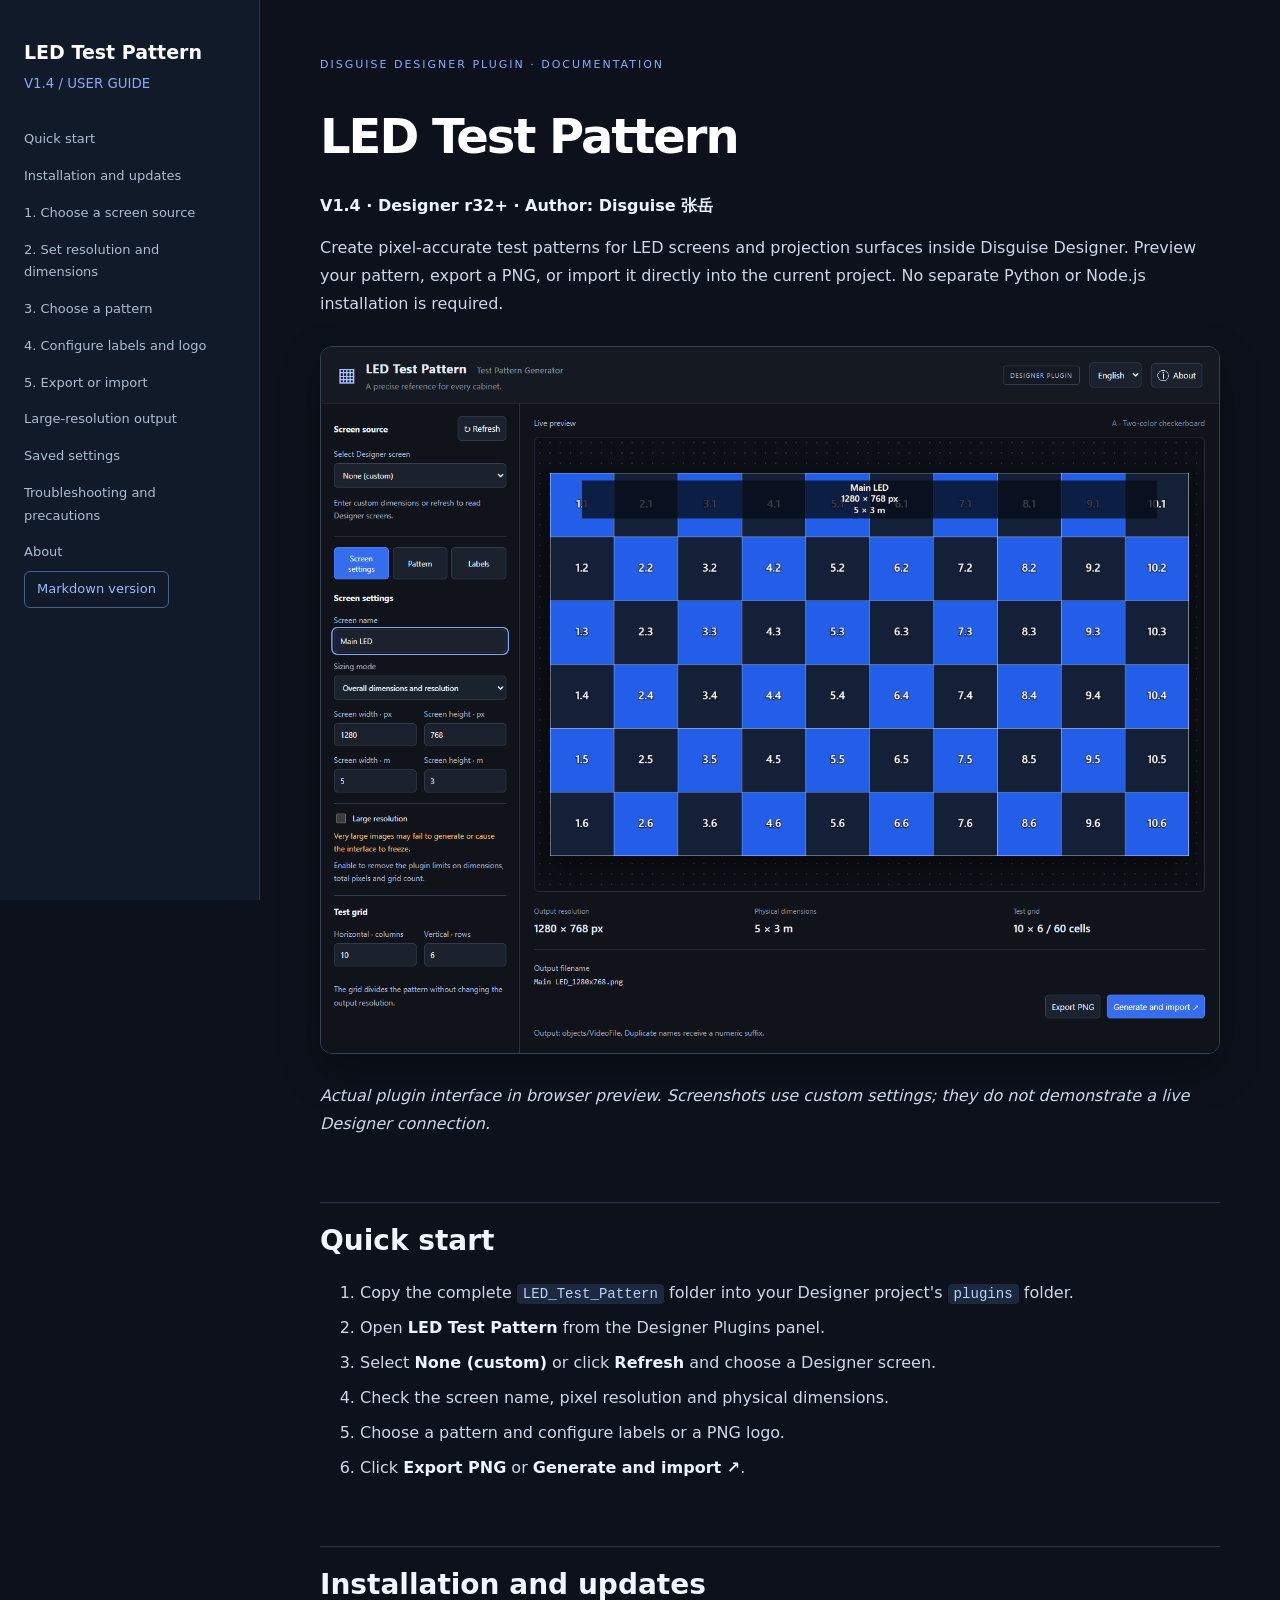
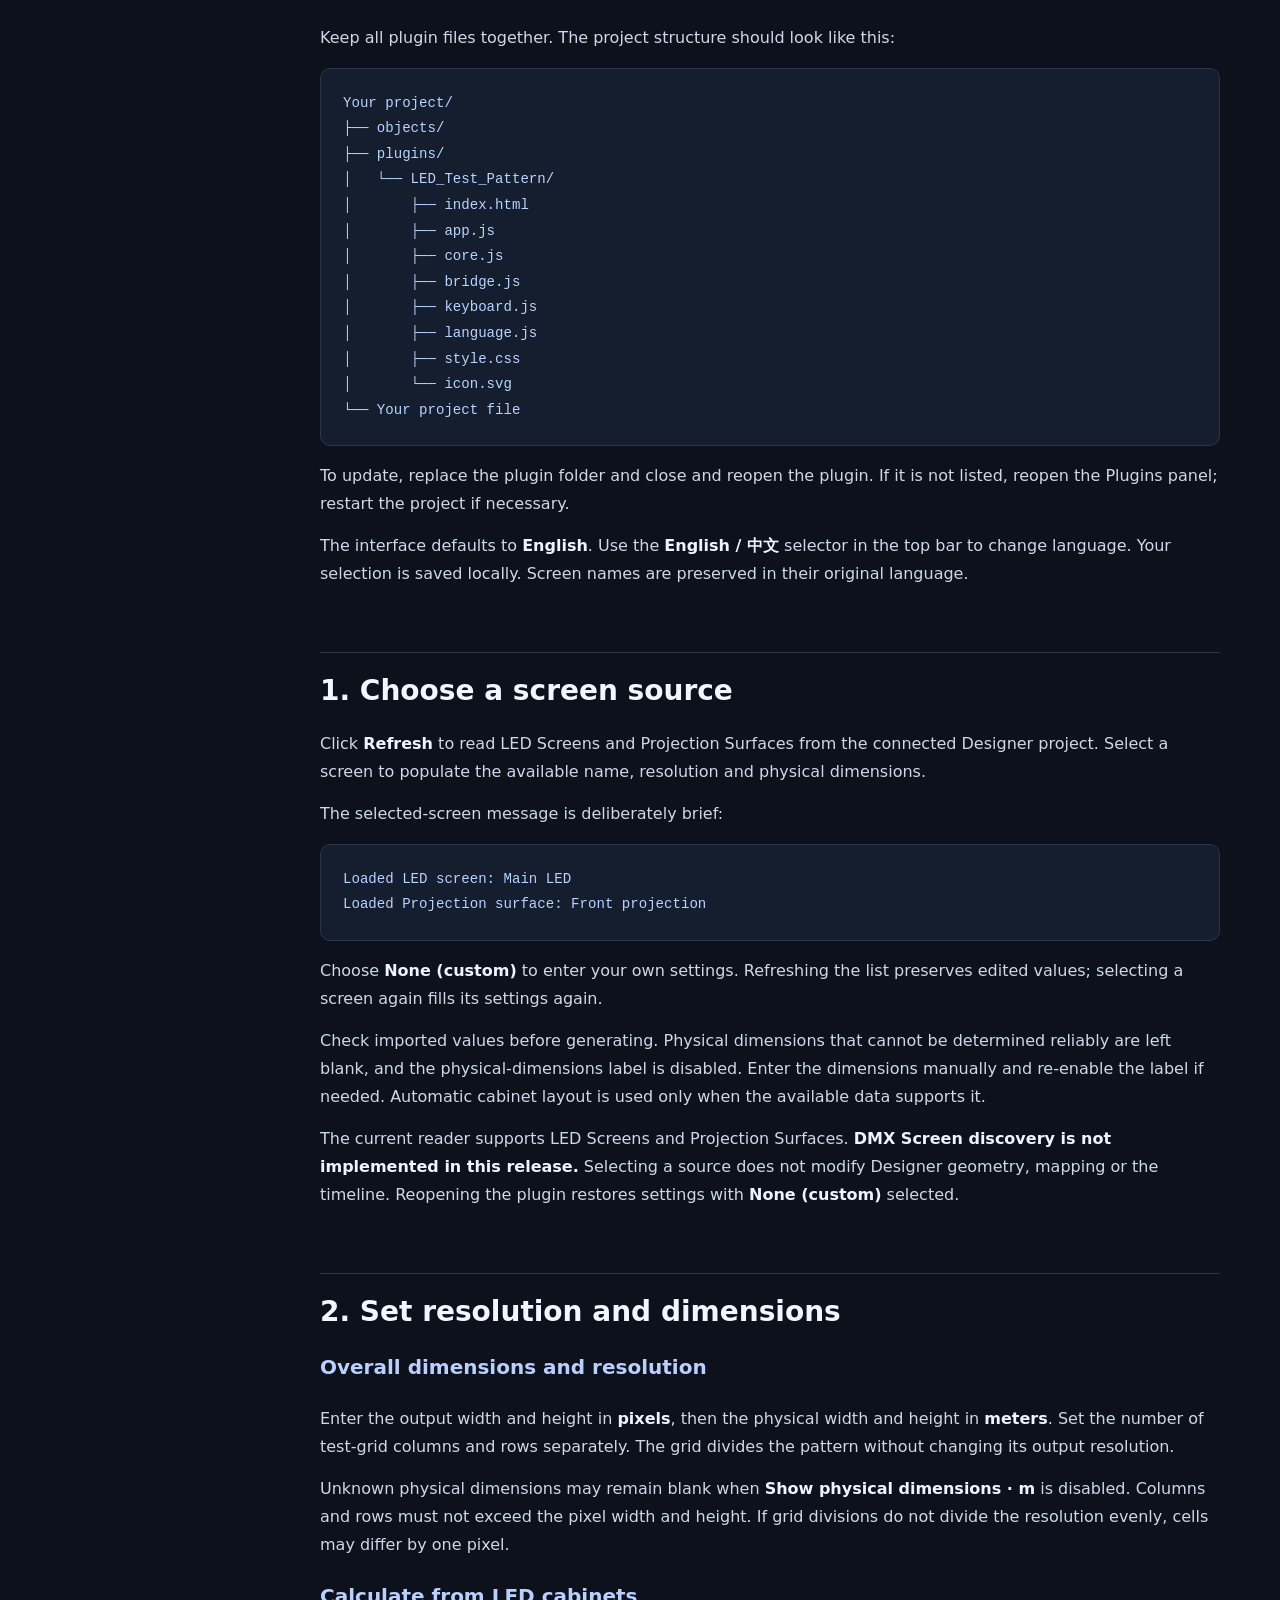
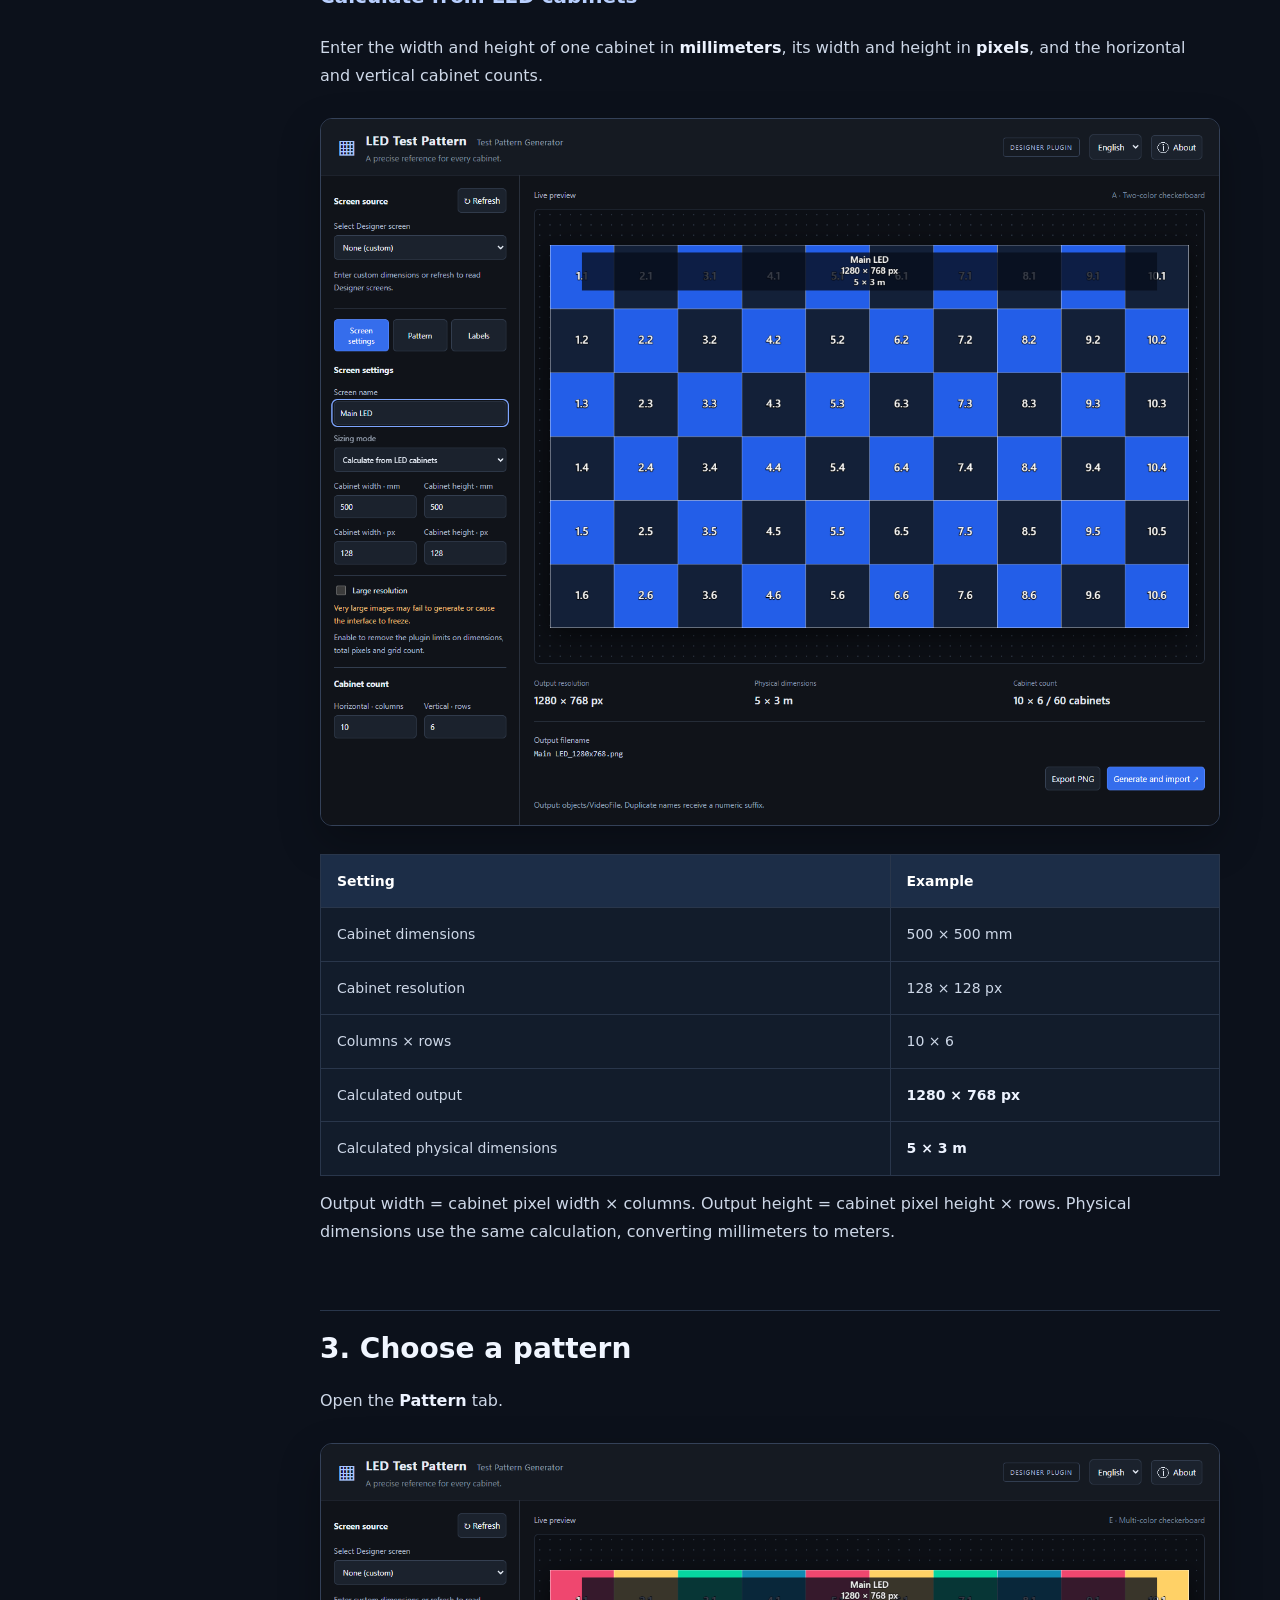
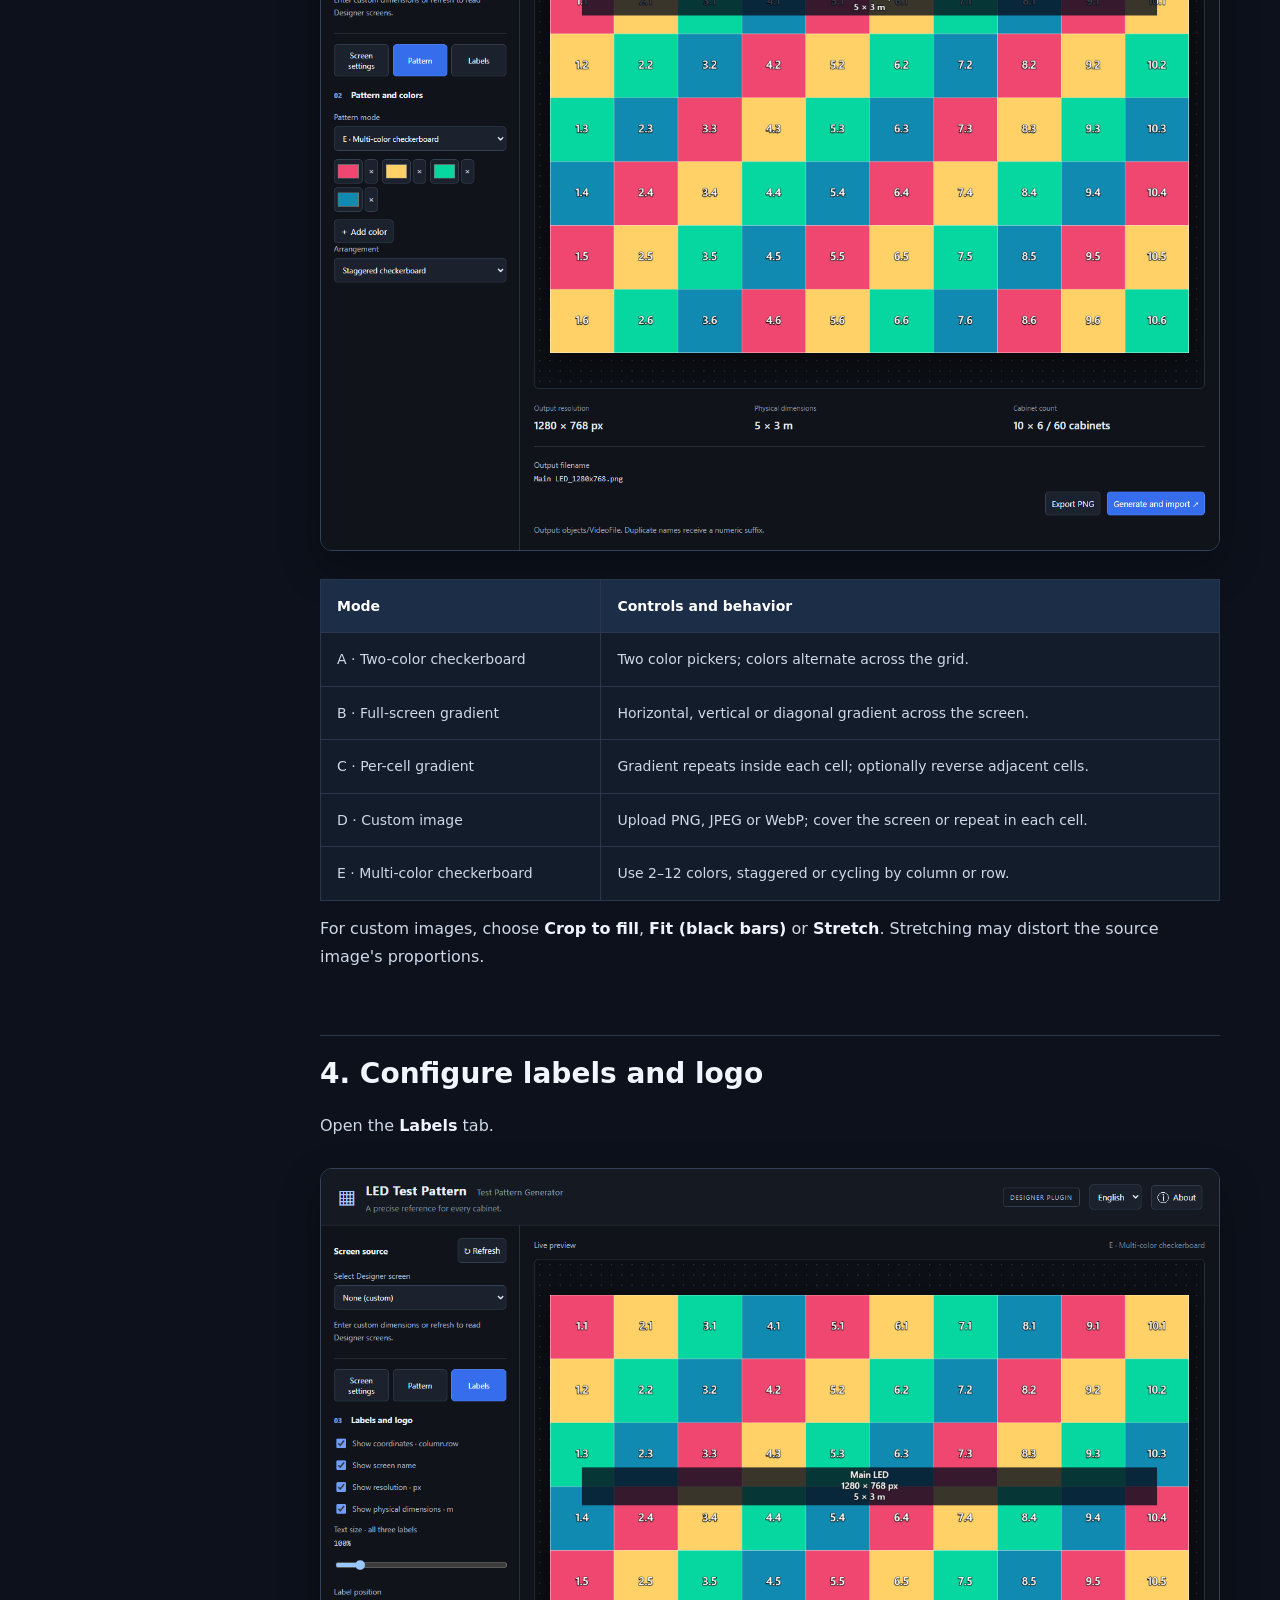
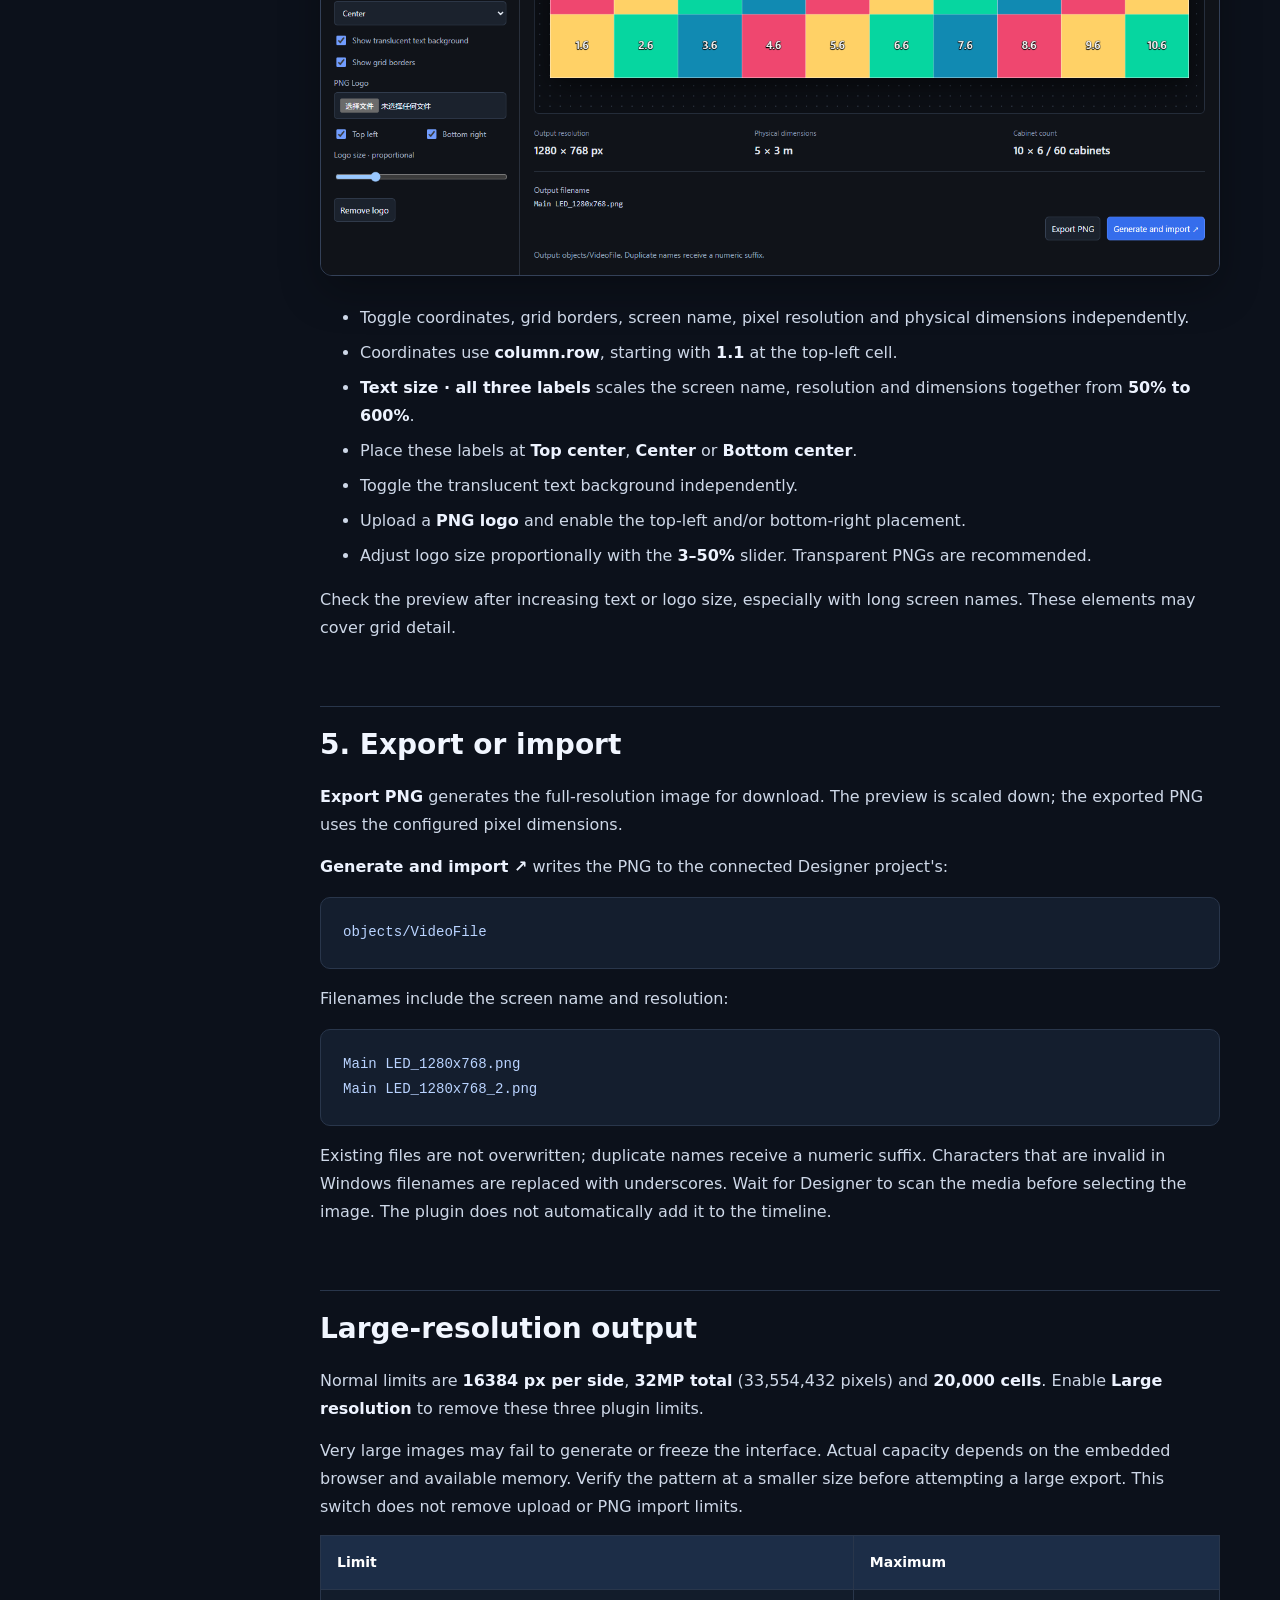
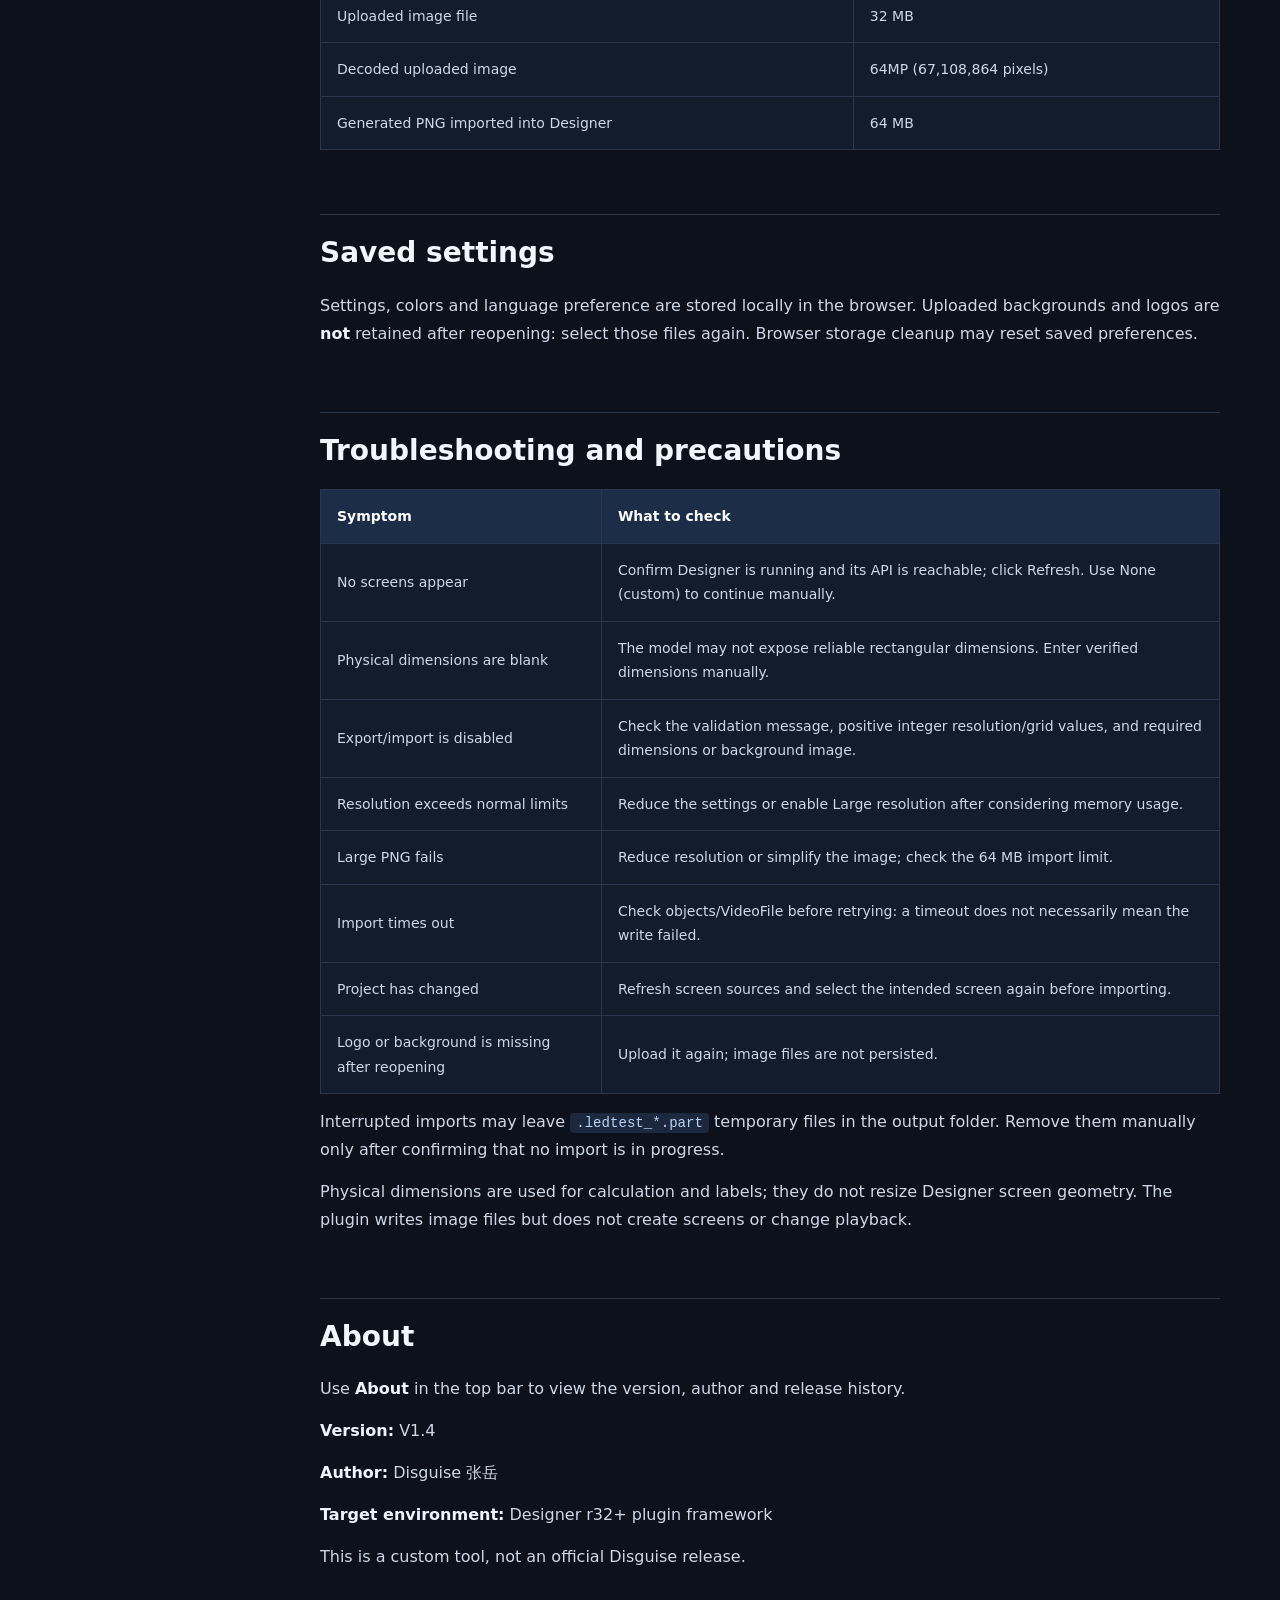
==== docs/index.html @ 480ba614 "Add files via upload" ====
<!doctype html><html lang="en"><meta charset="utf-8"><meta name="viewport" content="width=device-width,initial-scale=1"><title>LED Test Pattern — User Guide</title><style>*{box-sizing:border-box}html{scroll-behavior:smooth;scroll-padding-top:30px}body{margin:0;background:#0c111b;color:#ced8e8;font:16px/1.75 system-ui,Segoe UI,sans-serif}aside{position:fixed;inset:0 auto 0 0;width:260px;padding:36px 24px;background:#111a29;border-right:1px solid #29364b;overflow:auto}aside strong{display:block;color:#fff;font-size:19px}aside small{color:#84aaff}nav{margin-top:24px}nav a{display:block;color:#aebdd1;font-size:13px;text-decoration:none;padding:7px 0}nav a:hover{color:#fff}main{max-width:1240px;margin-left:260px;padding:55px 60px 80px}h1{font-size:48px;letter-spacing:-2px;margin:0;color:white}h2{font-size:28px;color:#f1f6ff;margin:64px 0 20px;padding-top:20px;border-top:1px solid #29364b;line-height:1.3}h3{color:#b9d0ff;font-size:20px}p{margin:14px 0}strong{color:#edf3ff}img{display:block;width:100%;height:auto;border:1px solid #344158;border-radius:12px;margin:28px 0;box-shadow:0 16px 40px #0004}code{background:#1b283d;padding:2px 6px;border-radius:4px;font-size:.88em;color:#b9d3ff}pre{overflow:auto;background:#141e2e;padding:22px;border:1px solid #29364b;border-radius:10px;line-height:1.6}pre code{padding:0;background:none}.table{overflow:auto}table{width:100%;border-collapse:collapse;font-size:14px}td,th{text-align:left;padding:14px 16px;border:1px solid #29364b}th{background:#1c2d47;color:#fff}td{background:#121c2b}li{margin:7px 0}a{color:#95baff}.top{font-size:11px;letter-spacing:2px;color:#83adff;margin-bottom:20px}.download{display:inline-block;border:1px solid #47618a;border-radius:6px;padding:6px 12px;text-decoration:none;font-size:13px}@media(max-width:900px){aside{position:relative;width:auto;padding:24px}nav{display:flex;flex-wrap:wrap;gap:5px 20px}main{margin:0;padding:32px 22px}h1{font-size:36px}}@media print{aside,.download{display:none}main{margin:0;max-width:none;padding:0}body{background:white;color:#222}h1,h2,h3,strong{color:#111}img{box-shadow:none}td,th,pre{background:#f5f5f5;color:#222}h2{break-after:avoid}}</style><aside><strong>LED Test Pattern</strong><small>V1.4 / USER GUIDE</small><nav><a href="#quick-start">Quick start</a><a href="#installation-and-updates">Installation and updates</a><a href="#1-choose-a-screen-source">1. Choose a screen source</a><a href="#2-set-resolution-and-dimensions">2. Set resolution and dimensions</a><a href="#3-choose-a-pattern">3. Choose a pattern</a><a href="#4-configure-labels-and-logo">4. Configure labels and logo</a><a href="#5-export-or-import">5. Export or import</a><a href="#large-resolution-output">Large-resolution output</a><a href="#saved-settings">Saved settings</a><a href="#troubleshooting-and-precautions">Troubleshooting and precautions</a><a href="#about">About</a></nav><a class="download" href="README.md">Markdown version</a></aside><main><div class="top">DISGUISE DESIGNER PLUGIN · DOCUMENTATION</div><h1 id="led-test-pattern">LED Test Pattern</h1><p><strong>V1.4 · Designer r32+ · Author: Disguise 张岳</strong></p><p>Create pixel-accurate test patterns for LED screens and projection surfaces inside Disguise Designer. Preview your pattern, export a PNG, or import it directly into the current project. No separate Python or Node.js installation is required.</p><p><img loading="lazy" alt="English plugin interface with screen settings and live preview" src="images/01-overview.png"></p><p><em>Actual plugin interface in browser preview. Screenshots use custom settings; they do not demonstrate a live Designer connection.</em></p><h2 id="quick-start">Quick start</h2><ol><li>Copy the complete <code>LED_Test_Pattern</code> folder into your Designer project&#x27;s <code>plugins</code> folder.</li><li>Open <strong>LED Test Pattern</strong> from the Designer Plugins panel.</li><li>Select <strong>None (custom)</strong> or click <strong>Refresh</strong> and choose a Designer screen.</li><li>Check the screen name, pixel resolution and physical dimensions.</li><li>Choose a pattern and configure labels or a PNG logo.</li><li>Click <strong>Export PNG</strong> or <strong>Generate and import ↗</strong>.</li></ol><h2 id="installation-and-updates">Installation and updates</h2><p>Keep all plugin files together. The project structure should look like this:</p><pre><code>Your project/
├── objects/
├── plugins/
│   └── LED_Test_Pattern/
│       ├── index.html
│       ├── app.js
│       ├── core.js
│       ├── bridge.js
│       ├── keyboard.js
│       ├── language.js
│       ├── style.css
│       └── icon.svg
└── Your project file</code></pre><p>To update, replace the plugin folder and close and reopen the plugin. If it is not listed, reopen the Plugins panel; restart the project if necessary.</p><p>The interface defaults to <strong>English</strong>. Use the <strong>English / 中文</strong> selector in the top bar to change language. Your selection is saved locally. Screen names are preserved in their original language.</p><h2 id="1-choose-a-screen-source">1. Choose a screen source</h2><p>Click <strong>Refresh</strong> to read LED Screens and Projection Surfaces from the connected Designer project. Select a screen to populate the available name, resolution and physical dimensions.</p><p>The selected-screen message is deliberately brief:</p><pre><code>Loaded LED screen: Main LED
Loaded Projection surface: Front projection</code></pre><p>Choose <strong>None (custom)</strong> to enter your own settings. Refreshing the list preserves edited values; selecting a screen again fills its settings again.</p><p>Check imported values before generating. Physical dimensions that cannot be determined reliably are left blank, and the physical-dimensions label is disabled. Enter the dimensions manually and re-enable the label if needed. Automatic cabinet layout is used only when the available data supports it.</p><p>The current reader supports LED Screens and Projection Surfaces. <strong>DMX Screen discovery is not implemented in this release.</strong> Selecting a source does not modify Designer geometry, mapping or the timeline. Reopening the plugin restores settings with <strong>None (custom)</strong> selected.</p><h2 id="2-set-resolution-and-dimensions">2. Set resolution and dimensions</h2><h3 id="overall-dimensions-and-resolution">Overall dimensions and resolution</h3><p>Enter the output width and height in <strong>pixels</strong>, then the physical width and height in <strong>meters</strong>. Set the number of test-grid columns and rows separately. The grid divides the pattern without changing its output resolution.</p><p>Unknown physical dimensions may remain blank when <strong>Show physical dimensions · m</strong> is disabled. Columns and rows must not exceed the pixel width and height. If grid divisions do not divide the resolution evenly, cells may differ by one pixel.</p><h3 id="calculate-from-led-cabinets">Calculate from LED cabinets</h3><p>Enter the width and height of one cabinet in <strong>millimeters</strong>, its width and height in <strong>pixels</strong>, and the horizontal and vertical cabinet counts.</p><p><img loading="lazy" alt="Cabinet sizing controls and calculated output" src="images/02-cabinets.png"></p><div class="table"><table><tr><th>Setting</th><th>Example</th></tr><tr><td>Cabinet dimensions</td><td>500 × 500 mm</td></tr><tr><td>Cabinet resolution</td><td>128 × 128 px</td></tr><tr><td>Columns × rows</td><td>10 × 6</td></tr><tr><td>Calculated output</td><td><strong>1280 × 768 px</strong></td></tr><tr><td>Calculated physical dimensions</td><td><strong>5 × 3 m</strong></td></tr></table></div><p>Output width = cabinet pixel width × columns. Output height = cabinet pixel height × rows. Physical dimensions use the same calculation, converting millimeters to meters.</p><h2 id="3-choose-a-pattern">3. Choose a pattern</h2><p>Open the <strong>Pattern</strong> tab.</p><p><img loading="lazy" alt="Multi-color checkerboard settings and live preview" src="images/03-patterns.png"></p><div class="table"><table><tr><th>Mode</th><th>Controls and behavior</th></tr><tr><td>A · Two-color checkerboard</td><td>Two color pickers; colors alternate across the grid.</td></tr><tr><td>B · Full-screen gradient</td><td>Horizontal, vertical or diagonal gradient across the screen.</td></tr><tr><td>C · Per-cell gradient</td><td>Gradient repeats inside each cell; optionally reverse adjacent cells.</td></tr><tr><td>D · Custom image</td><td>Upload PNG, JPEG or WebP; cover the screen or repeat in each cell.</td></tr><tr><td>E · Multi-color checkerboard</td><td>Use 2–12 colors, staggered or cycling by column or row.</td></tr></table></div><p>For custom images, choose <strong>Crop to fill</strong>, <strong>Fit (black bars)</strong> or <strong>Stretch</strong>. Stretching may distort the source image&#x27;s proportions.</p><h2 id="4-configure-labels-and-logo">4. Configure labels and logo</h2><p>Open the <strong>Labels</strong> tab.</p><p><img loading="lazy" alt="Independent label switches, shared text size and logo controls" src="images/04-labels.png"></p><ul><li>Toggle coordinates, grid borders, screen name, pixel resolution and physical dimensions independently.</li><li>Coordinates use <strong>column.row</strong>, starting with <strong>1.1</strong> at the top-left cell.</li><li><strong>Text size · all three labels</strong> scales the screen name, resolution and dimensions together from <strong>50% to 600%</strong>.</li><li>Place these labels at <strong>Top center</strong>, <strong>Center</strong> or <strong>Bottom center</strong>.</li><li>Toggle the translucent text background independently.</li><li>Upload a <strong>PNG logo</strong> and enable the top-left and/or bottom-right placement.</li><li>Adjust logo size proportionally with the <strong>3–50%</strong> slider. Transparent PNGs are recommended.</li></ul><p>Check the preview after increasing text or logo size, especially with long screen names. These elements may cover grid detail.</p><h2 id="5-export-or-import">5. Export or import</h2><p><strong>Export PNG</strong> generates the full-resolution image for download. The preview is scaled down; the exported PNG uses the configured pixel dimensions.</p><p><strong>Generate and import ↗</strong> writes the PNG to the connected Designer project&#x27;s:</p><pre><code>objects/VideoFile</code></pre><p>Filenames include the screen name and resolution:</p><pre><code>Main LED_1280x768.png
Main LED_1280x768_2.png</code></pre><p>Existing files are not overwritten; duplicate names receive a numeric suffix. Characters that are invalid in Windows filenames are replaced with underscores. Wait for Designer to scan the media before selecting the image. The plugin does not automatically add it to the timeline.</p><h2 id="large-resolution-output">Large-resolution output</h2><p>Normal limits are <strong>16384 px per side</strong>, <strong>32MP total</strong> (33,554,432 pixels) and <strong>20,000 cells</strong>. Enable <strong>Large resolution</strong> to remove these three plugin limits.</p><p>Very large images may fail to generate or freeze the interface. Actual capacity depends on the embedded browser and available memory. Verify the pattern at a smaller size before attempting a large export. This switch does not remove upload or PNG import limits.</p><div class="table"><table><tr><th>Limit</th><th>Maximum</th></tr><tr><td>Uploaded image file</td><td>32 MB</td></tr><tr><td>Decoded uploaded image</td><td>64MP (67,108,864 pixels)</td></tr><tr><td>Generated PNG imported into Designer</td><td>64 MB</td></tr></table></div><h2 id="saved-settings">Saved settings</h2><p>Settings, colors and language preference are stored locally in the browser. Uploaded backgrounds and logos are <strong>not</strong> retained after reopening: select those files again. Browser storage cleanup may reset saved preferences.</p><h2 id="troubleshooting-and-precautions">Troubleshooting and precautions</h2><div class="table"><table><tr><th>Symptom</th><th>What to check</th></tr><tr><td>No screens appear</td><td>Confirm Designer is running and its API is reachable; click Refresh. Use None (custom) to continue manually.</td></tr><tr><td>Physical dimensions are blank</td><td>The model may not expose reliable rectangular dimensions. Enter verified dimensions manually.</td></tr><tr><td>Export/import is disabled</td><td>Check the validation message, positive integer resolution/grid values, and required dimensions or background image.</td></tr><tr><td>Resolution exceeds normal limits</td><td>Reduce the settings or enable Large resolution after considering memory usage.</td></tr><tr><td>Large PNG fails</td><td>Reduce resolution or simplify the image; check the 64 MB import limit.</td></tr><tr><td>Import times out</td><td>Check objects/VideoFile before retrying: a timeout does not necessarily mean the write failed.</td></tr><tr><td>Project has changed</td><td>Refresh screen sources and select the intended screen again before importing.</td></tr><tr><td>Logo or background is missing after reopening</td><td>Upload it again; image files are not persisted.</td></tr></table></div><p>Interrupted imports may leave <code>.ledtest_*.part</code> temporary files in the output folder. Remove them manually only after confirming that no import is in progress.</p><p>Physical dimensions are used for calculation and labels; they do not resize Designer screen geometry. The plugin writes image files but does not create screens or change playback.</p><h2 id="about">About</h2><p>Use <strong>About</strong> in the top bar to view the version, author and release history.</p><p><strong>Version:</strong> V1.4  </p><p><strong>Author:</strong> Disguise 张岳  </p><p><strong>Target environment:</strong> Designer r32+ plugin framework</p><p>This is a custom tool, not an official Disguise release.</p></main></html>
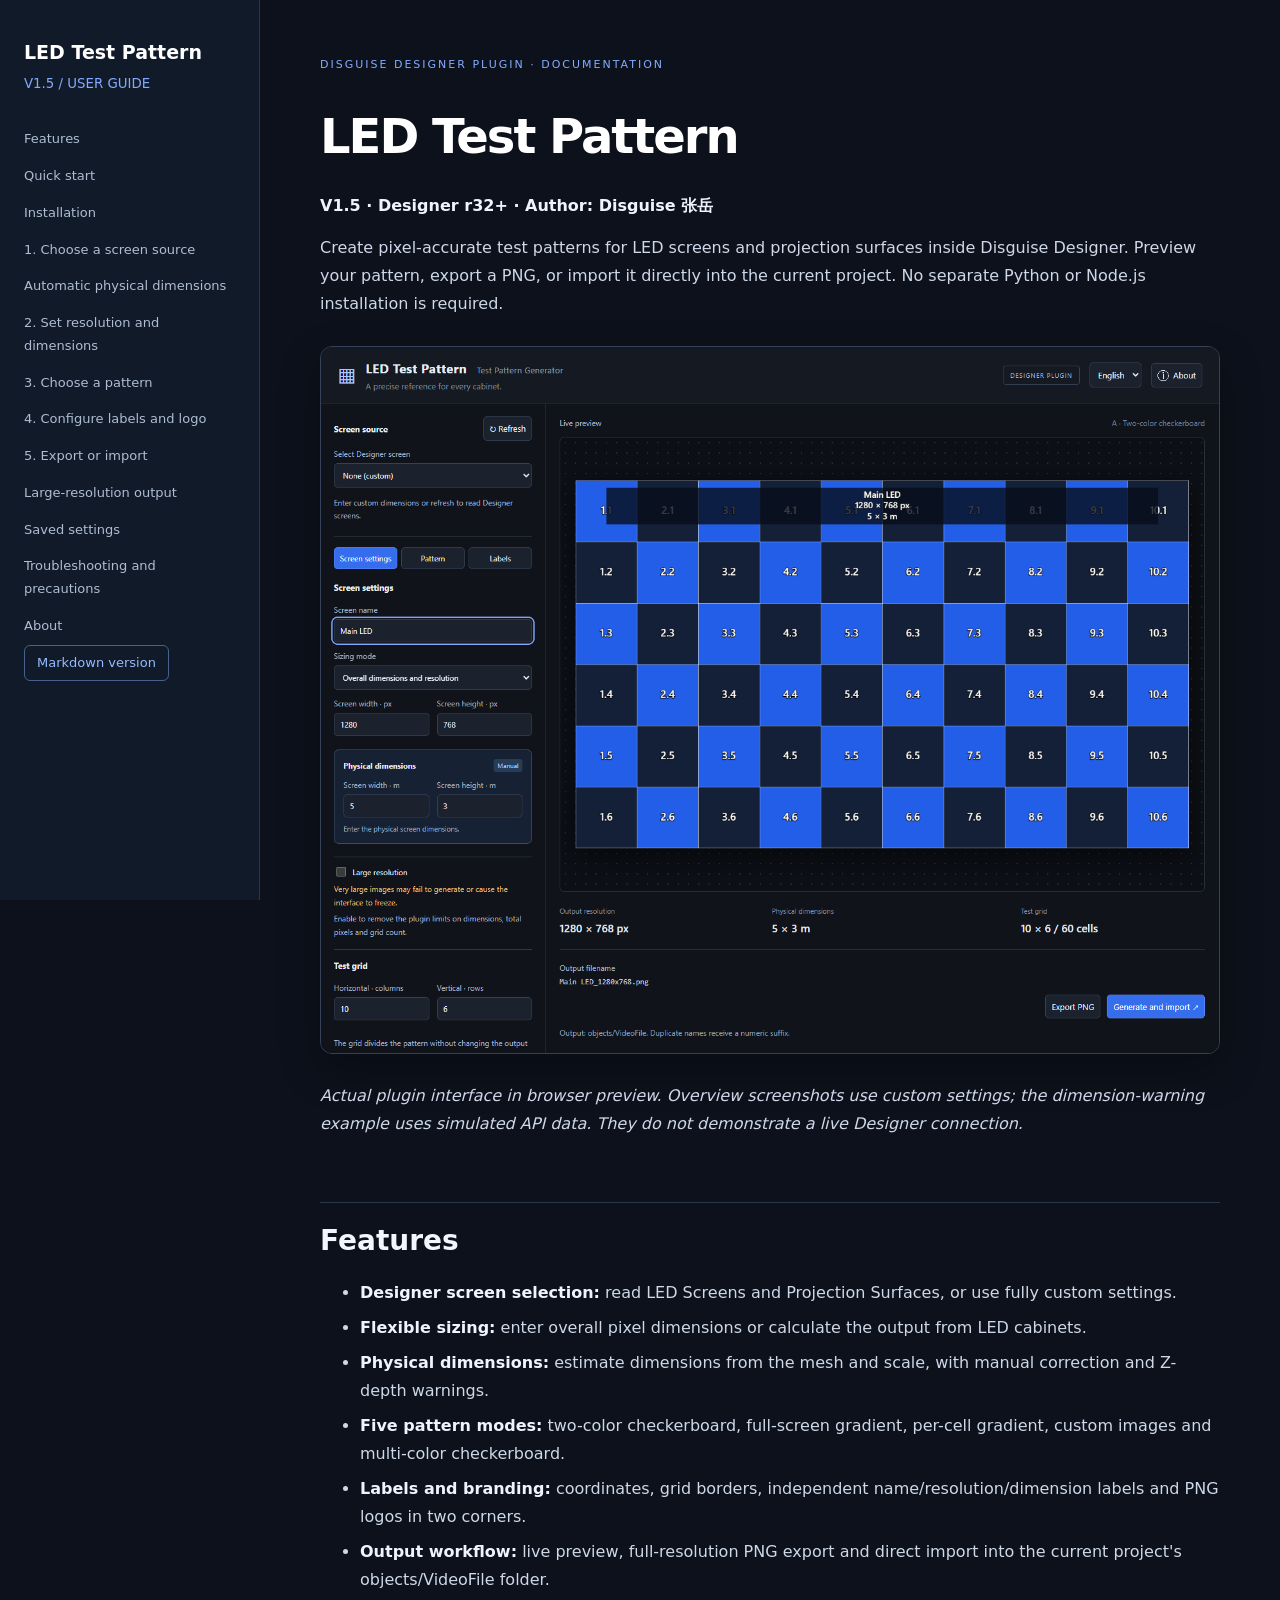
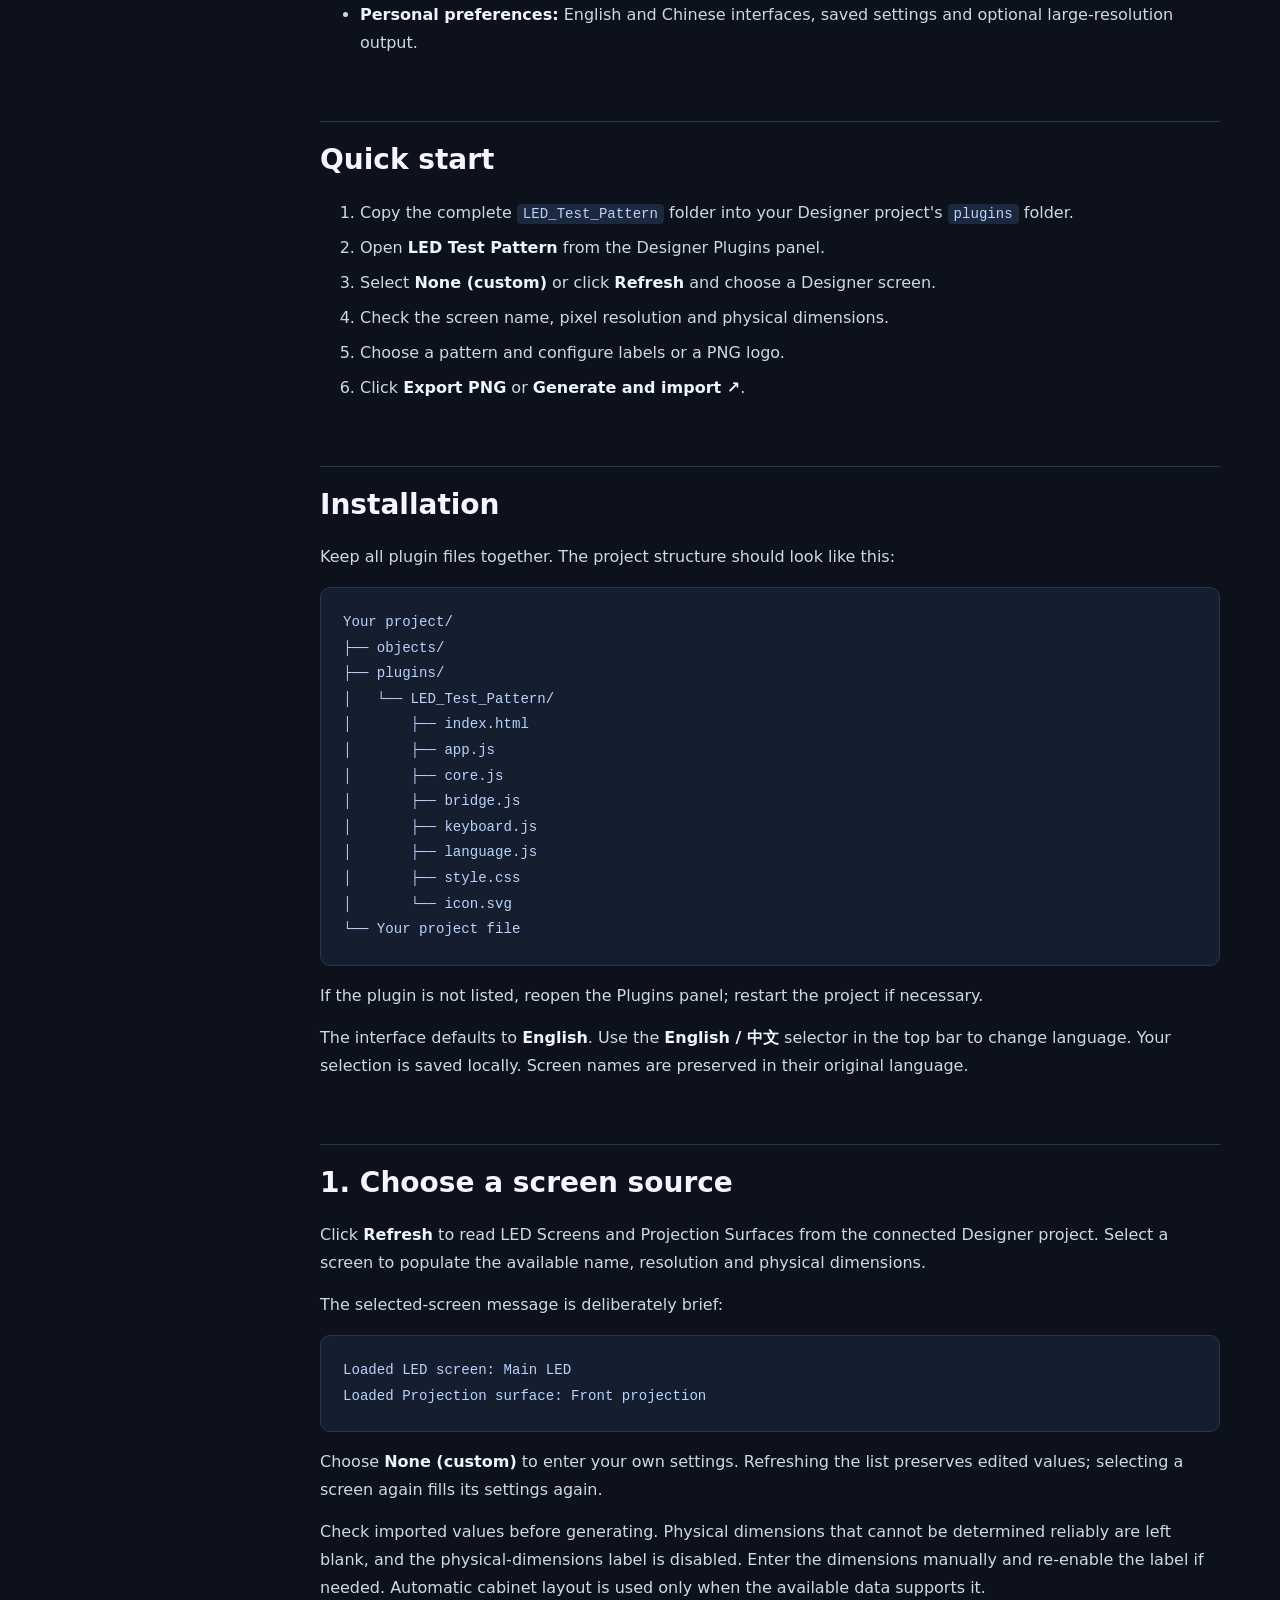
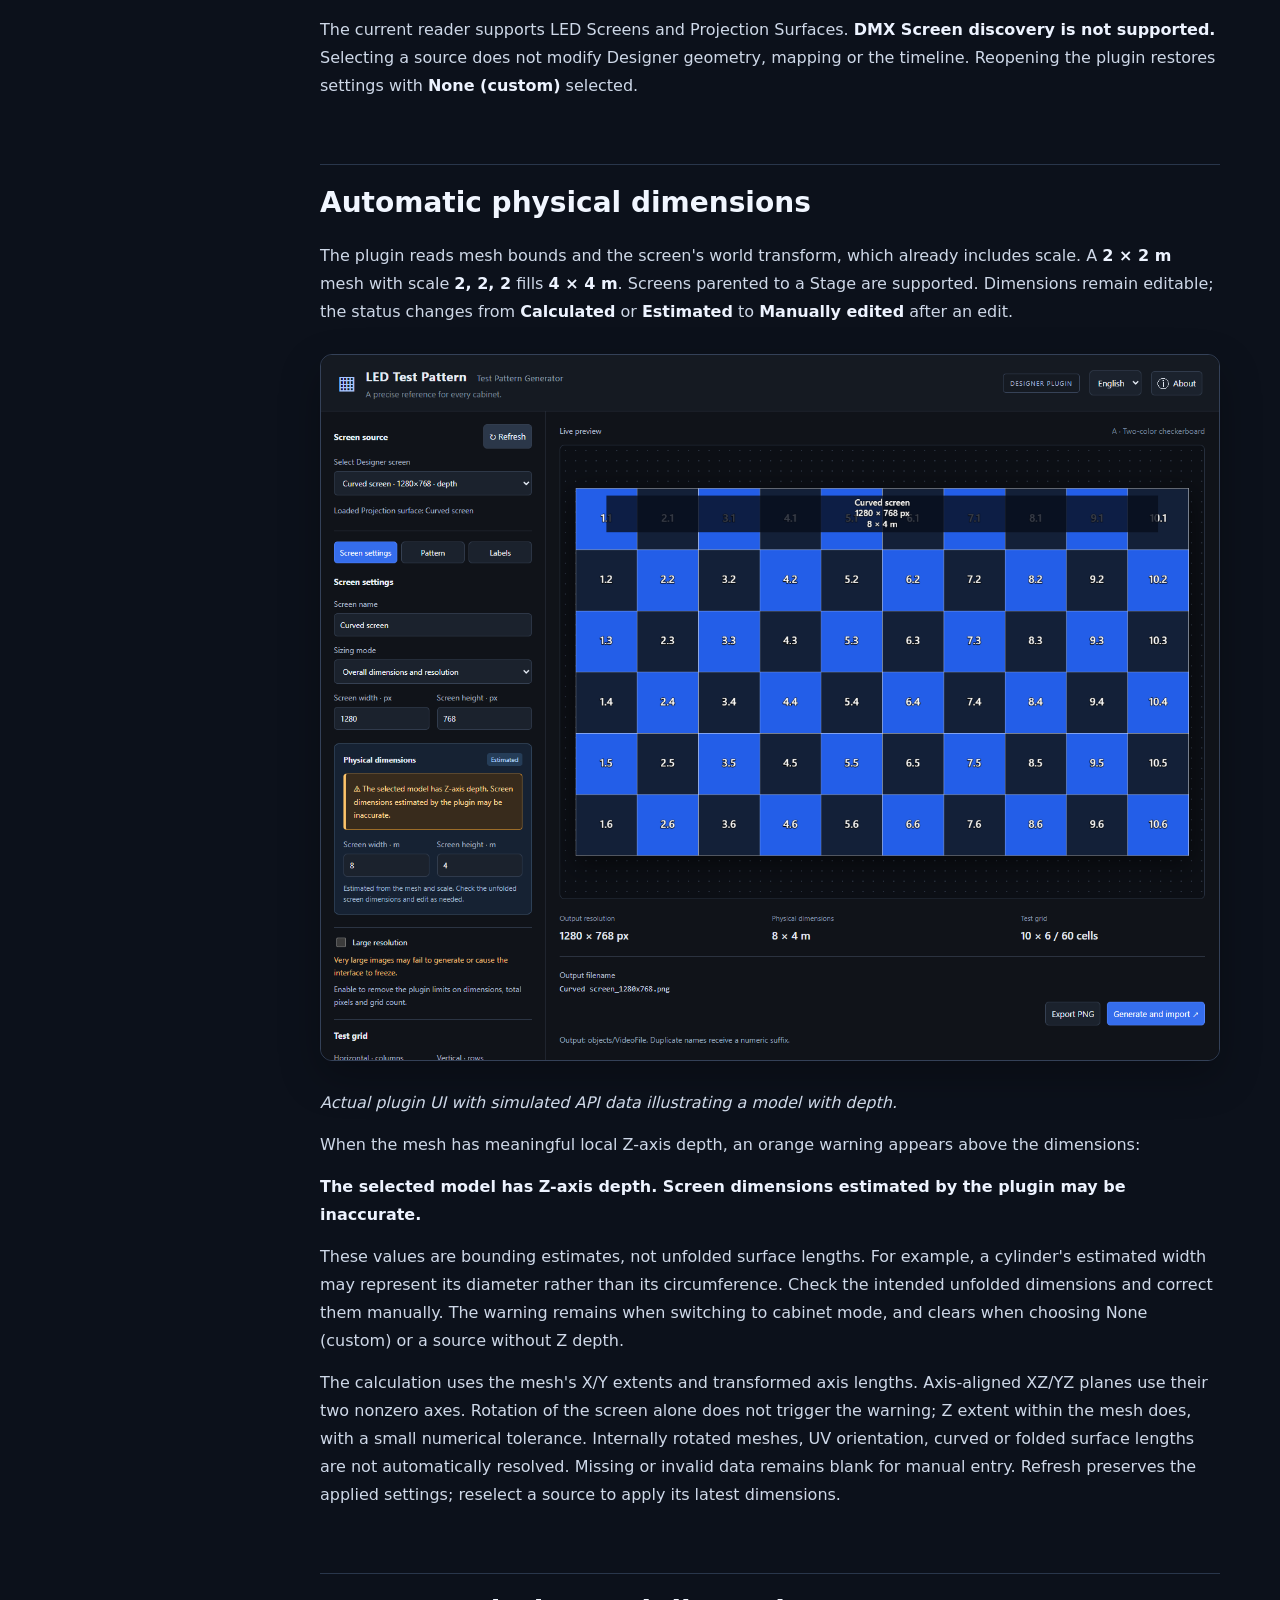
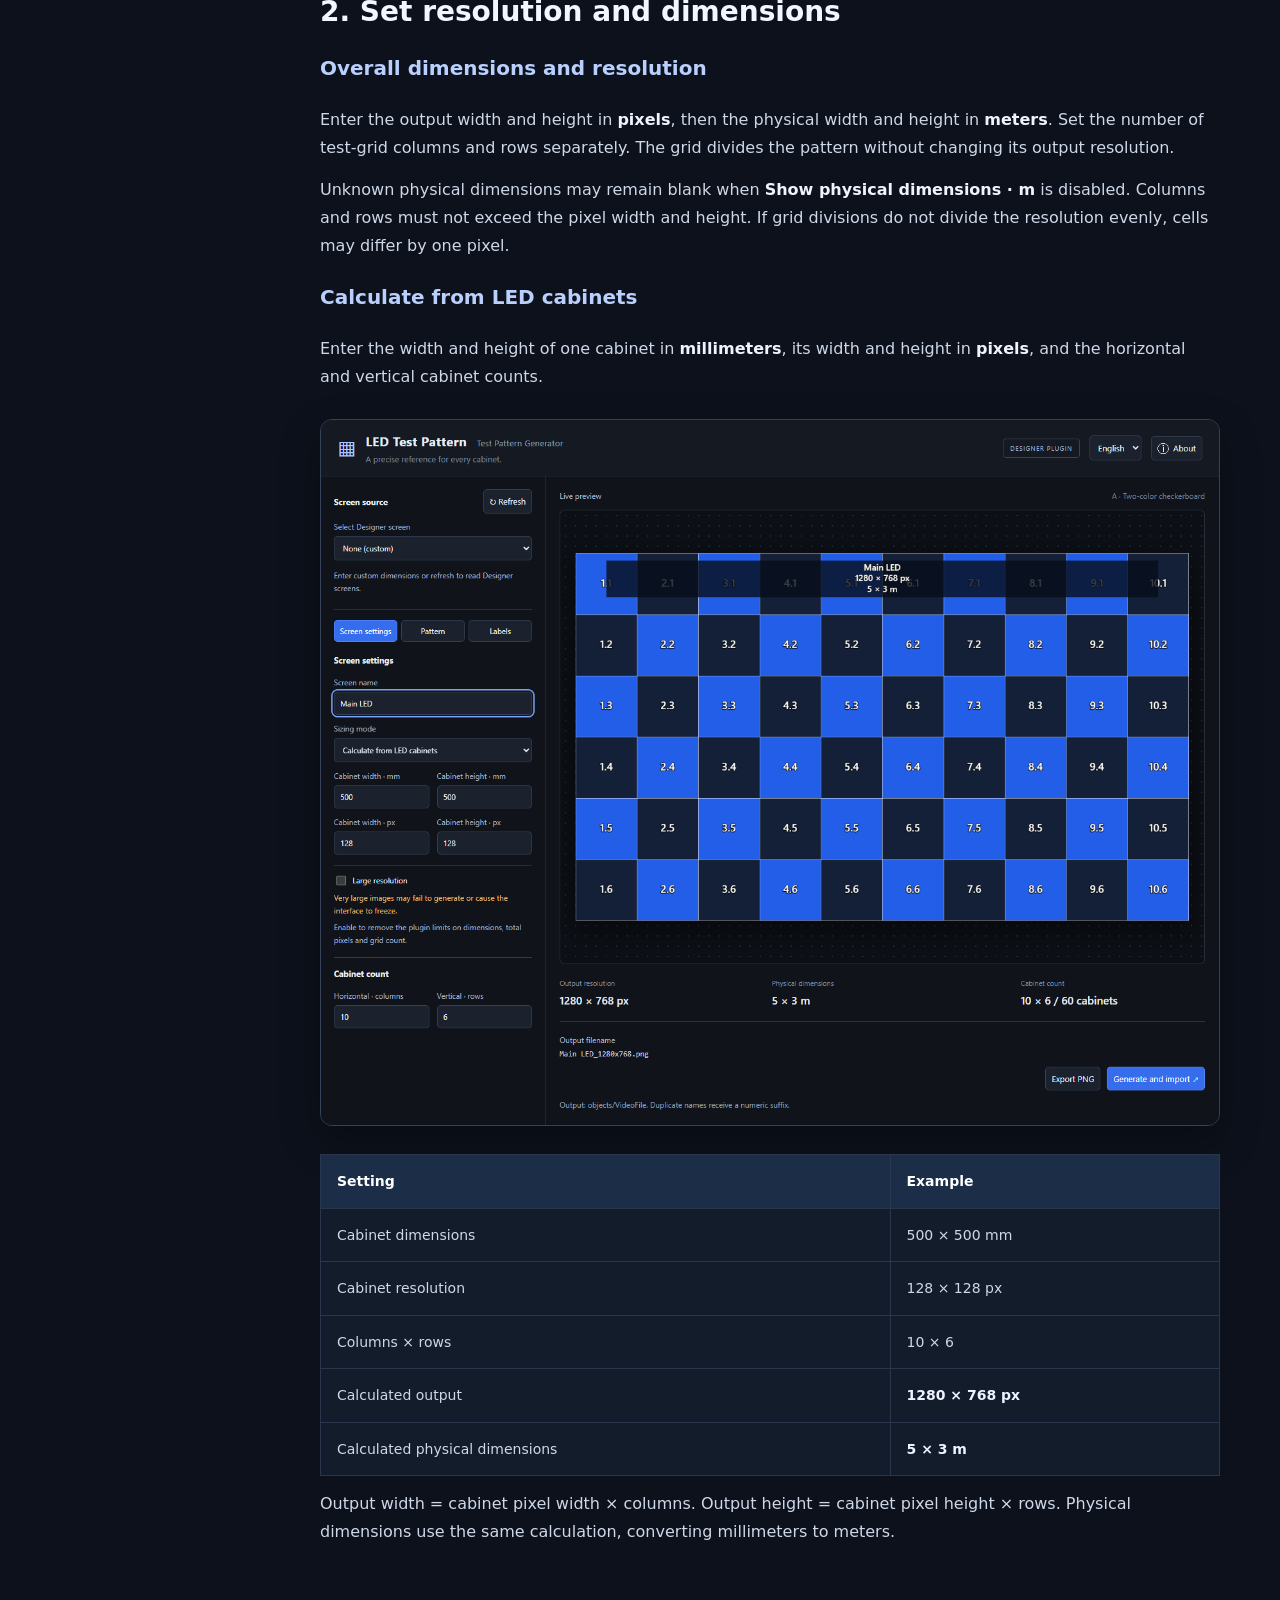
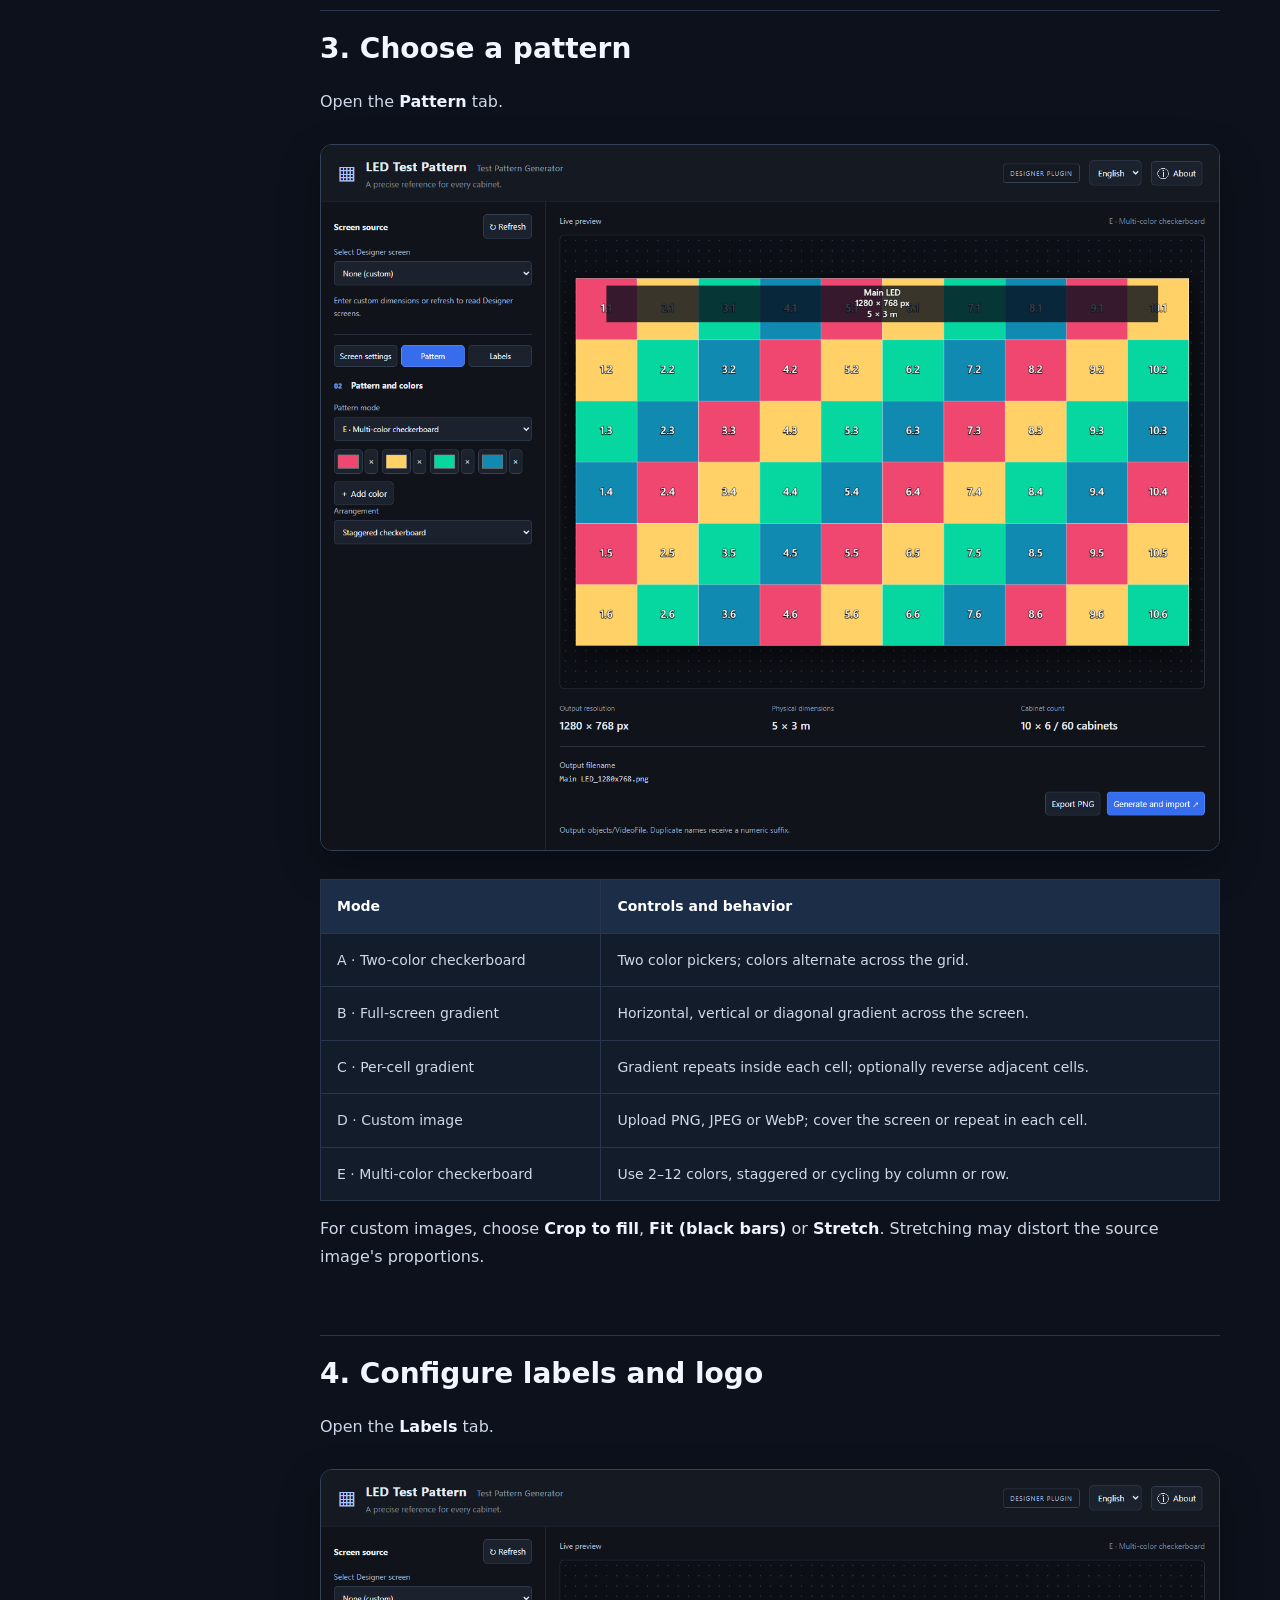
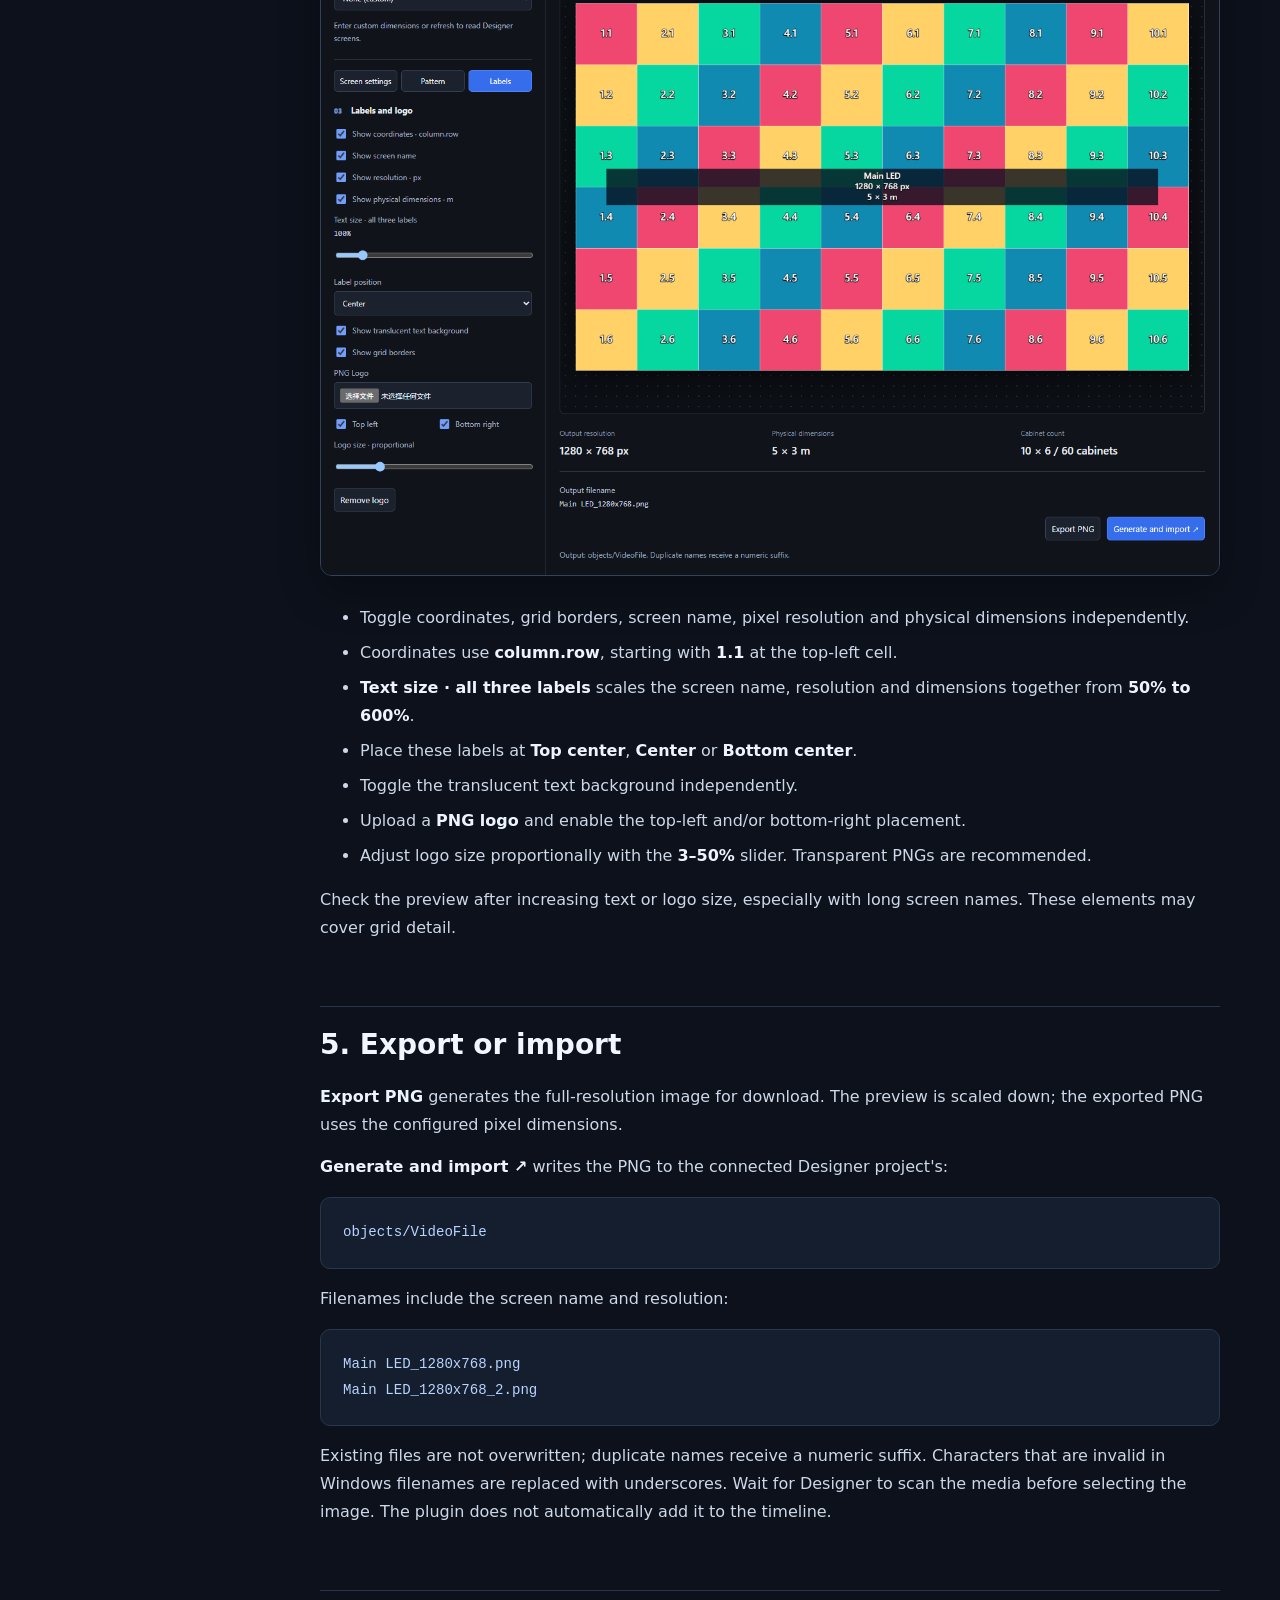
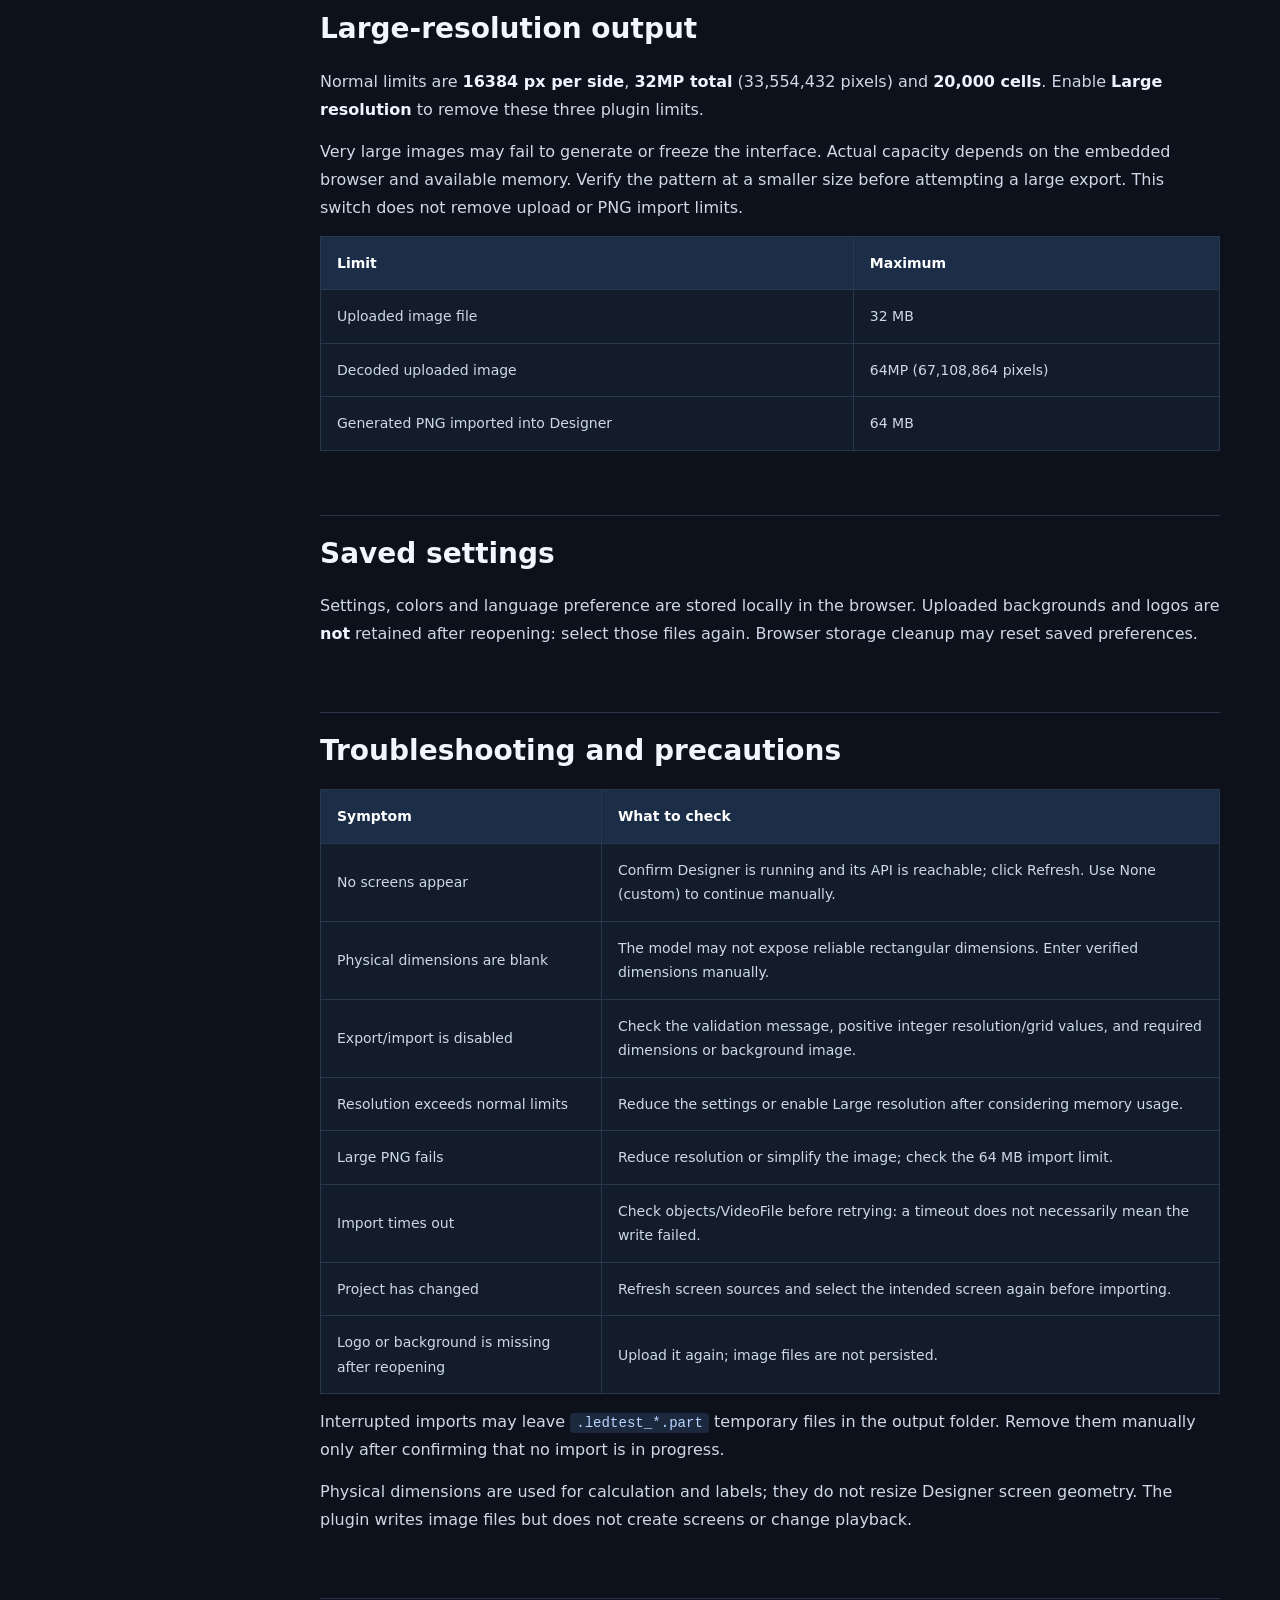
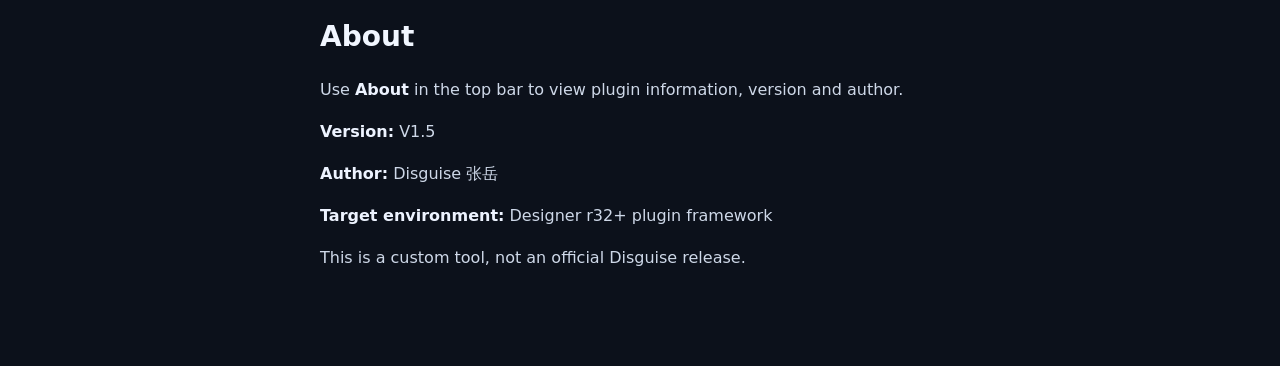
==== commit a2b41296: "Add files via upload" ====
--- a/docs/index.html
+++ b/docs/index.html
@@ -1,4 +1,4 @@
-<!doctype html><html lang="en"><meta charset="utf-8"><meta name="viewport" content="width=device-width,initial-scale=1"><title>LED Test Pattern — User Guide</title><style>*{box-sizing:border-box}html{scroll-behavior:smooth;scroll-padding-top:30px}body{margin:0;background:#0c111b;color:#ced8e8;font:16px/1.75 system-ui,Segoe UI,sans-serif}aside{position:fixed;inset:0 auto 0 0;width:260px;padding:36px 24px;background:#111a29;border-right:1px solid #29364b;overflow:auto}aside strong{display:block;color:#fff;font-size:19px}aside small{color:#84aaff}nav{margin-top:24px}nav a{display:block;color:#aebdd1;font-size:13px;text-decoration:none;padding:7px 0}nav a:hover{color:#fff}main{max-width:1240px;margin-left:260px;padding:55px 60px 80px}h1{font-size:48px;letter-spacing:-2px;margin:0;color:white}h2{font-size:28px;color:#f1f6ff;margin:64px 0 20px;padding-top:20px;border-top:1px solid #29364b;line-height:1.3}h3{color:#b9d0ff;font-size:20px}p{margin:14px 0}strong{color:#edf3ff}img{display:block;width:100%;height:auto;border:1px solid #344158;border-radius:12px;margin:28px 0;box-shadow:0 16px 40px #0004}code{background:#1b283d;padding:2px 6px;border-radius:4px;font-size:.88em;color:#b9d3ff}pre{overflow:auto;background:#141e2e;padding:22px;border:1px solid #29364b;border-radius:10px;line-height:1.6}pre code{padding:0;background:none}.table{overflow:auto}table{width:100%;border-collapse:collapse;font-size:14px}td,th{text-align:left;padding:14px 16px;border:1px solid #29364b}th{background:#1c2d47;color:#fff}td{background:#121c2b}li{margin:7px 0}a{color:#95baff}.top{font-size:11px;letter-spacing:2px;color:#83adff;margin-bottom:20px}.download{display:inline-block;border:1px solid #47618a;border-radius:6px;padding:6px 12px;text-decoration:none;font-size:13px}@media(max-width:900px){aside{position:relative;width:auto;padding:24px}nav{display:flex;flex-wrap:wrap;gap:5px 20px}main{margin:0;padding:32px 22px}h1{font-size:36px}}@media print{aside,.download{display:none}main{margin:0;max-width:none;padding:0}body{background:white;color:#222}h1,h2,h3,strong{color:#111}img{box-shadow:none}td,th,pre{background:#f5f5f5;color:#222}h2{break-after:avoid}}</style><aside><strong>LED Test Pattern</strong><small>V1.4 / USER GUIDE</small><nav><a href="#quick-start">Quick start</a><a href="#installation-and-updates">Installation and updates</a><a href="#1-choose-a-screen-source">1. Choose a screen source</a><a href="#2-set-resolution-and-dimensions">2. Set resolution and dimensions</a><a href="#3-choose-a-pattern">3. Choose a pattern</a><a href="#4-configure-labels-and-logo">4. Configure labels and logo</a><a href="#5-export-or-import">5. Export or import</a><a href="#large-resolution-output">Large-resolution output</a><a href="#saved-settings">Saved settings</a><a href="#troubleshooting-and-precautions">Troubleshooting and precautions</a><a href="#about">About</a></nav><a class="download" href="README.md">Markdown version</a></aside><main><div class="top">DISGUISE DESIGNER PLUGIN · DOCUMENTATION</div><h1 id="led-test-pattern">LED Test Pattern</h1><p><strong>V1.4 · Designer r32+ · Author: Disguise 张岳</strong></p><p>Create pixel-accurate test patterns for LED screens and projection surfaces inside Disguise Designer. Preview your pattern, export a PNG, or import it directly into the current project. No separate Python or Node.js installation is required.</p><p><img loading="lazy" alt="English plugin interface with screen settings and live preview" src="images/01-overview.png"></p><p><em>Actual plugin interface in browser preview. Screenshots use custom settings; they do not demonstrate a live Designer connection.</em></p><h2 id="quick-start">Quick start</h2><ol><li>Copy the complete <code>LED_Test_Pattern</code> folder into your Designer project&#x27;s <code>plugins</code> folder.</li><li>Open <strong>LED Test Pattern</strong> from the Designer Plugins panel.</li><li>Select <strong>None (custom)</strong> or click <strong>Refresh</strong> and choose a Designer screen.</li><li>Check the screen name, pixel resolution and physical dimensions.</li><li>Choose a pattern and configure labels or a PNG logo.</li><li>Click <strong>Export PNG</strong> or <strong>Generate and import ↗</strong>.</li></ol><h2 id="installation-and-updates">Installation and updates</h2><p>Keep all plugin files together. The project structure should look like this:</p><pre><code>Your project/
+<!doctype html><html lang="en"><meta charset="utf-8"><meta name="viewport" content="width=device-width,initial-scale=1"><title>LED Test Pattern — User Guide</title><style>*{box-sizing:border-box}html{scroll-behavior:smooth;scroll-padding-top:30px}body{margin:0;background:#0c111b;color:#ced8e8;font:16px/1.75 system-ui,Segoe UI,sans-serif}aside{position:fixed;inset:0 auto 0 0;width:260px;padding:36px 24px;background:#111a29;border-right:1px solid #29364b;overflow:auto}aside strong{display:block;color:#fff;font-size:19px}aside small{color:#84aaff}nav{margin-top:24px}nav a{display:block;color:#aebdd1;font-size:13px;text-decoration:none;padding:7px 0}nav a:hover{color:#fff}main{max-width:1240px;margin-left:260px;padding:55px 60px 80px}h1{font-size:48px;letter-spacing:-2px;margin:0;color:white}h2{font-size:28px;color:#f1f6ff;margin:64px 0 20px;padding-top:20px;border-top:1px solid #29364b;line-height:1.3}h3{color:#b9d0ff;font-size:20px}p{margin:14px 0}strong{color:#edf3ff}img{display:block;width:100%;height:auto;border:1px solid #344158;border-radius:12px;margin:28px 0;box-shadow:0 16px 40px #0004}code{background:#1b283d;padding:2px 6px;border-radius:4px;font-size:.88em;color:#b9d3ff}pre{overflow:auto;background:#141e2e;padding:22px;border:1px solid #29364b;border-radius:10px;line-height:1.6}pre code{padding:0;background:none}.table{overflow:auto}table{width:100%;border-collapse:collapse;font-size:14px}td,th{text-align:left;padding:14px 16px;border:1px solid #29364b}th{background:#1c2d47;color:#fff}td{background:#121c2b}li{margin:7px 0}a{color:#95baff}.top{font-size:11px;letter-spacing:2px;color:#83adff;margin-bottom:20px}.download{display:inline-block;border:1px solid #47618a;border-radius:6px;padding:6px 12px;text-decoration:none;font-size:13px}@media(max-width:900px){aside{position:relative;width:auto;padding:24px}nav{display:flex;flex-wrap:wrap;gap:5px 20px}main{margin:0;padding:32px 22px}h1{font-size:36px}}@media print{aside,.download{display:none}main{margin:0;max-width:none;padding:0}body{background:white;color:#222}h1,h2,h3,strong{color:#111}img{box-shadow:none}td,th,pre{background:#f5f5f5;color:#222}h2{break-after:avoid}}</style><aside><strong>LED Test Pattern</strong><small>V1.5 / USER GUIDE</small><nav><a href="#features">Features</a><a href="#quick-start">Quick start</a><a href="#installation">Installation</a><a href="#1-choose-a-screen-source">1. Choose a screen source</a><a href="#automatic-physical-dimensions">Automatic physical dimensions</a><a href="#2-set-resolution-and-dimensions">2. Set resolution and dimensions</a><a href="#3-choose-a-pattern">3. Choose a pattern</a><a href="#4-configure-labels-and-logo">4. Configure labels and logo</a><a href="#5-export-or-import">5. Export or import</a><a href="#large-resolution-output">Large-resolution output</a><a href="#saved-settings">Saved settings</a><a href="#troubleshooting-and-precautions">Troubleshooting and precautions</a><a href="#about">About</a></nav><a class="download" href="README.md">Markdown version</a></aside><main><div class="top">DISGUISE DESIGNER PLUGIN · DOCUMENTATION</div><h1 id="led-test-pattern">LED Test Pattern</h1><p><strong>V1.5 · Designer r32+ · Author: Disguise 张岳</strong></p><p>Create pixel-accurate test patterns for LED screens and projection surfaces inside Disguise Designer. Preview your pattern, export a PNG, or import it directly into the current project. No separate Python or Node.js installation is required.</p><p><img loading="lazy" alt="English plugin interface with screen settings and live preview" src="images/01-overview.png"></p><p><em>Actual plugin interface in browser preview. Overview screenshots use custom settings; the dimension-warning example uses simulated API data. They do not demonstrate a live Designer connection.</em></p><h2 id="features">Features</h2><ul><li><strong>Designer screen selection:</strong> read LED Screens and Projection Surfaces, or use fully custom settings.</li><li><strong>Flexible sizing:</strong> enter overall pixel dimensions or calculate the output from LED cabinets.</li><li><strong>Physical dimensions:</strong> estimate dimensions from the mesh and scale, with manual correction and Z-depth warnings.</li><li><strong>Five pattern modes:</strong> two-color checkerboard, full-screen gradient, per-cell gradient, custom images and multi-color checkerboard.</li><li><strong>Labels and branding:</strong> coordinates, grid borders, independent name/resolution/dimension labels and PNG logos in two corners.</li><li><strong>Output workflow:</strong> live preview, full-resolution PNG export and direct import into the current project&#x27;s objects/VideoFile folder.</li><li><strong>Personal preferences:</strong> English and Chinese interfaces, saved settings and optional large-resolution output.</li></ul><h2 id="quick-start">Quick start</h2><ol><li>Copy the complete <code>LED_Test_Pattern</code> folder into your Designer project&#x27;s <code>plugins</code> folder.</li><li>Open <strong>LED Test Pattern</strong> from the Designer Plugins panel.</li><li>Select <strong>None (custom)</strong> or click <strong>Refresh</strong> and choose a Designer screen.</li><li>Check the screen name, pixel resolution and physical dimensions.</li><li>Choose a pattern and configure labels or a PNG logo.</li><li>Click <strong>Export PNG</strong> or <strong>Generate and import ↗</strong>.</li></ol><h2 id="installation">Installation</h2><p>Keep all plugin files together. The project structure should look like this:</p><pre><code>Your project/
 ├── objects/
 ├── plugins/
 │   └── LED_Test_Pattern/
@@ -10,6 +10,6 @@
 │       ├── language.js
 │       ├── style.css
 │       └── icon.svg
-└── Your project file</code></pre><p>To update, replace the plugin folder and close and reopen the plugin. If it is not listed, reopen the Plugins panel; restart the project if necessary.</p><p>The interface defaults to <strong>English</strong>. Use the <strong>English / 中文</strong> selector in the top bar to change language. Your selection is saved locally. Screen names are preserved in their original language.</p><h2 id="1-choose-a-screen-source">1. Choose a screen source</h2><p>Click <strong>Refresh</strong> to read LED Screens and Projection Surfaces from the connected Designer project. Select a screen to populate the available name, resolution and physical dimensions.</p><p>The selected-screen message is deliberately brief:</p><pre><code>Loaded LED screen: Main LED
-Loaded Projection surface: Front projection</code></pre><p>Choose <strong>None (custom)</strong> to enter your own settings. Refreshing the list preserves edited values; selecting a screen again fills its settings again.</p><p>Check imported values before generating. Physical dimensions that cannot be determined reliably are left blank, and the physical-dimensions label is disabled. Enter the dimensions manually and re-enable the label if needed. Automatic cabinet layout is used only when the available data supports it.</p><p>The current reader supports LED Screens and Projection Surfaces. <strong>DMX Screen discovery is not implemented in this release.</strong> Selecting a source does not modify Designer geometry, mapping or the timeline. Reopening the plugin restores settings with <strong>None (custom)</strong> selected.</p><h2 id="2-set-resolution-and-dimensions">2. Set resolution and dimensions</h2><h3 id="overall-dimensions-and-resolution">Overall dimensions and resolution</h3><p>Enter the output width and height in <strong>pixels</strong>, then the physical width and height in <strong>meters</strong>. Set the number of test-grid columns and rows separately. The grid divides the pattern without changing its output resolution.</p><p>Unknown physical dimensions may remain blank when <strong>Show physical dimensions · m</strong> is disabled. Columns and rows must not exceed the pixel width and height. If grid divisions do not divide the resolution evenly, cells may differ by one pixel.</p><h3 id="calculate-from-led-cabinets">Calculate from LED cabinets</h3><p>Enter the width and height of one cabinet in <strong>millimeters</strong>, its width and height in <strong>pixels</strong>, and the horizontal and vertical cabinet counts.</p><p><img loading="lazy" alt="Cabinet sizing controls and calculated output" src="images/02-cabinets.png"></p><div class="table"><table><tr><th>Setting</th><th>Example</th></tr><tr><td>Cabinet dimensions</td><td>500 × 500 mm</td></tr><tr><td>Cabinet resolution</td><td>128 × 128 px</td></tr><tr><td>Columns × rows</td><td>10 × 6</td></tr><tr><td>Calculated output</td><td><strong>1280 × 768 px</strong></td></tr><tr><td>Calculated physical dimensions</td><td><strong>5 × 3 m</strong></td></tr></table></div><p>Output width = cabinet pixel width × columns. Output height = cabinet pixel height × rows. Physical dimensions use the same calculation, converting millimeters to meters.</p><h2 id="3-choose-a-pattern">3. Choose a pattern</h2><p>Open the <strong>Pattern</strong> tab.</p><p><img loading="lazy" alt="Multi-color checkerboard settings and live preview" src="images/03-patterns.png"></p><div class="table"><table><tr><th>Mode</th><th>Controls and behavior</th></tr><tr><td>A · Two-color checkerboard</td><td>Two color pickers; colors alternate across the grid.</td></tr><tr><td>B · Full-screen gradient</td><td>Horizontal, vertical or diagonal gradient across the screen.</td></tr><tr><td>C · Per-cell gradient</td><td>Gradient repeats inside each cell; optionally reverse adjacent cells.</td></tr><tr><td>D · Custom image</td><td>Upload PNG, JPEG or WebP; cover the screen or repeat in each cell.</td></tr><tr><td>E · Multi-color checkerboard</td><td>Use 2–12 colors, staggered or cycling by column or row.</td></tr></table></div><p>For custom images, choose <strong>Crop to fill</strong>, <strong>Fit (black bars)</strong> or <strong>Stretch</strong>. Stretching may distort the source image&#x27;s proportions.</p><h2 id="4-configure-labels-and-logo">4. Configure labels and logo</h2><p>Open the <strong>Labels</strong> tab.</p><p><img loading="lazy" alt="Independent label switches, shared text size and logo controls" src="images/04-labels.png"></p><ul><li>Toggle coordinates, grid borders, screen name, pixel resolution and physical dimensions independently.</li><li>Coordinates use <strong>column.row</strong>, starting with <strong>1.1</strong> at the top-left cell.</li><li><strong>Text size · all three labels</strong> scales the screen name, resolution and dimensions together from <strong>50% to 600%</strong>.</li><li>Place these labels at <strong>Top center</strong>, <strong>Center</strong> or <strong>Bottom center</strong>.</li><li>Toggle the translucent text background independently.</li><li>Upload a <strong>PNG logo</strong> and enable the top-left and/or bottom-right placement.</li><li>Adjust logo size proportionally with the <strong>3–50%</strong> slider. Transparent PNGs are recommended.</li></ul><p>Check the preview after increasing text or logo size, especially with long screen names. These elements may cover grid detail.</p><h2 id="5-export-or-import">5. Export or import</h2><p><strong>Export PNG</strong> generates the full-resolution image for download. The preview is scaled down; the exported PNG uses the configured pixel dimensions.</p><p><strong>Generate and import ↗</strong> writes the PNG to the connected Designer project&#x27;s:</p><pre><code>objects/VideoFile</code></pre><p>Filenames include the screen name and resolution:</p><pre><code>Main LED_1280x768.png
-Main LED_1280x768_2.png</code></pre><p>Existing files are not overwritten; duplicate names receive a numeric suffix. Characters that are invalid in Windows filenames are replaced with underscores. Wait for Designer to scan the media before selecting the image. The plugin does not automatically add it to the timeline.</p><h2 id="large-resolution-output">Large-resolution output</h2><p>Normal limits are <strong>16384 px per side</strong>, <strong>32MP total</strong> (33,554,432 pixels) and <strong>20,000 cells</strong>. Enable <strong>Large resolution</strong> to remove these three plugin limits.</p><p>Very large images may fail to generate or freeze the interface. Actual capacity depends on the embedded browser and available memory. Verify the pattern at a smaller size before attempting a large export. This switch does not remove upload or PNG import limits.</p><div class="table"><table><tr><th>Limit</th><th>Maximum</th></tr><tr><td>Uploaded image file</td><td>32 MB</td></tr><tr><td>Decoded uploaded image</td><td>64MP (67,108,864 pixels)</td></tr><tr><td>Generated PNG imported into Designer</td><td>64 MB</td></tr></table></div><h2 id="saved-settings">Saved settings</h2><p>Settings, colors and language preference are stored locally in the browser. Uploaded backgrounds and logos are <strong>not</strong> retained after reopening: select those files again. Browser storage cleanup may reset saved preferences.</p><h2 id="troubleshooting-and-precautions">Troubleshooting and precautions</h2><div class="table"><table><tr><th>Symptom</th><th>What to check</th></tr><tr><td>No screens appear</td><td>Confirm Designer is running and its API is reachable; click Refresh. Use None (custom) to continue manually.</td></tr><tr><td>Physical dimensions are blank</td><td>The model may not expose reliable rectangular dimensions. Enter verified dimensions manually.</td></tr><tr><td>Export/import is disabled</td><td>Check the validation message, positive integer resolution/grid values, and required dimensions or background image.</td></tr><tr><td>Resolution exceeds normal limits</td><td>Reduce the settings or enable Large resolution after considering memory usage.</td></tr><tr><td>Large PNG fails</td><td>Reduce resolution or simplify the image; check the 64 MB import limit.</td></tr><tr><td>Import times out</td><td>Check objects/VideoFile before retrying: a timeout does not necessarily mean the write failed.</td></tr><tr><td>Project has changed</td><td>Refresh screen sources and select the intended screen again before importing.</td></tr><tr><td>Logo or background is missing after reopening</td><td>Upload it again; image files are not persisted.</td></tr></table></div><p>Interrupted imports may leave <code>.ledtest_*.part</code> temporary files in the output folder. Remove them manually only after confirming that no import is in progress.</p><p>Physical dimensions are used for calculation and labels; they do not resize Designer screen geometry. The plugin writes image files but does not create screens or change playback.</p><h2 id="about">About</h2><p>Use <strong>About</strong> in the top bar to view the version, author and release history.</p><p><strong>Version:</strong> V1.4  </p><p><strong>Author:</strong> Disguise 张岳  </p><p><strong>Target environment:</strong> Designer r32+ plugin framework</p><p>This is a custom tool, not an official Disguise release.</p></main></html>+└── Your project file</code></pre><p>If the plugin is not listed, reopen the Plugins panel; restart the project if necessary.</p><p>The interface defaults to <strong>English</strong>. Use the <strong>English / 中文</strong> selector in the top bar to change language. Your selection is saved locally. Screen names are preserved in their original language.</p><h2 id="1-choose-a-screen-source">1. Choose a screen source</h2><p>Click <strong>Refresh</strong> to read LED Screens and Projection Surfaces from the connected Designer project. Select a screen to populate the available name, resolution and physical dimensions.</p><p>The selected-screen message is deliberately brief:</p><pre><code>Loaded LED screen: Main LED
+Loaded Projection surface: Front projection</code></pre><p>Choose <strong>None (custom)</strong> to enter your own settings. Refreshing the list preserves edited values; selecting a screen again fills its settings again.</p><p>Check imported values before generating. Physical dimensions that cannot be determined reliably are left blank, and the physical-dimensions label is disabled. Enter the dimensions manually and re-enable the label if needed. Automatic cabinet layout is used only when the available data supports it.</p><p>The current reader supports LED Screens and Projection Surfaces. <strong>DMX Screen discovery is not supported.</strong> Selecting a source does not modify Designer geometry, mapping or the timeline. Reopening the plugin restores settings with <strong>None (custom)</strong> selected.</p><h2 id="automatic-physical-dimensions">Automatic physical dimensions</h2><p>The plugin reads mesh bounds and the screen&#x27;s world transform, which already includes scale. A <strong>2 × 2 m</strong> mesh with scale <strong>2, 2, 2</strong> fills <strong>4 × 4 m</strong>. Screens parented to a Stage are supported. Dimensions remain editable; the status changes from <strong>Calculated</strong> or <strong>Estimated</strong> to <strong>Manually edited</strong> after an edit.</p><p><img loading="lazy" alt="Z-axis depth warning beside the estimated physical dimensions" src="images/05-dimensions.png"></p><p><em>Actual plugin UI with simulated API data illustrating a model with depth.</em></p><p>When the mesh has meaningful local Z-axis depth, an orange warning appears above the dimensions:</p><p><strong>The selected model has Z-axis depth. Screen dimensions estimated by the plugin may be inaccurate.</strong></p><p>These values are bounding estimates, not unfolded surface lengths. For example, a cylinder&#x27;s estimated width may represent its diameter rather than its circumference. Check the intended unfolded dimensions and correct them manually. The warning remains when switching to cabinet mode, and clears when choosing None (custom) or a source without Z depth.</p><p>The calculation uses the mesh&#x27;s X/Y extents and transformed axis lengths. Axis-aligned XZ/YZ planes use their two nonzero axes. Rotation of the screen alone does not trigger the warning; Z extent within the mesh does, with a small numerical tolerance. Internally rotated meshes, UV orientation, curved or folded surface lengths are not automatically resolved. Missing or invalid data remains blank for manual entry. Refresh preserves the applied settings; reselect a source to apply its latest dimensions.</p><h2 id="2-set-resolution-and-dimensions">2. Set resolution and dimensions</h2><h3 id="overall-dimensions-and-resolution">Overall dimensions and resolution</h3><p>Enter the output width and height in <strong>pixels</strong>, then the physical width and height in <strong>meters</strong>. Set the number of test-grid columns and rows separately. The grid divides the pattern without changing its output resolution.</p><p>Unknown physical dimensions may remain blank when <strong>Show physical dimensions · m</strong> is disabled. Columns and rows must not exceed the pixel width and height. If grid divisions do not divide the resolution evenly, cells may differ by one pixel.</p><h3 id="calculate-from-led-cabinets">Calculate from LED cabinets</h3><p>Enter the width and height of one cabinet in <strong>millimeters</strong>, its width and height in <strong>pixels</strong>, and the horizontal and vertical cabinet counts.</p><p><img loading="lazy" alt="Cabinet sizing controls and calculated output" src="images/02-cabinets.png"></p><div class="table"><table><tr><th>Setting</th><th>Example</th></tr><tr><td>Cabinet dimensions</td><td>500 × 500 mm</td></tr><tr><td>Cabinet resolution</td><td>128 × 128 px</td></tr><tr><td>Columns × rows</td><td>10 × 6</td></tr><tr><td>Calculated output</td><td><strong>1280 × 768 px</strong></td></tr><tr><td>Calculated physical dimensions</td><td><strong>5 × 3 m</strong></td></tr></table></div><p>Output width = cabinet pixel width × columns. Output height = cabinet pixel height × rows. Physical dimensions use the same calculation, converting millimeters to meters.</p><h2 id="3-choose-a-pattern">3. Choose a pattern</h2><p>Open the <strong>Pattern</strong> tab.</p><p><img loading="lazy" alt="Multi-color checkerboard settings and live preview" src="images/03-patterns.png"></p><div class="table"><table><tr><th>Mode</th><th>Controls and behavior</th></tr><tr><td>A · Two-color checkerboard</td><td>Two color pickers; colors alternate across the grid.</td></tr><tr><td>B · Full-screen gradient</td><td>Horizontal, vertical or diagonal gradient across the screen.</td></tr><tr><td>C · Per-cell gradient</td><td>Gradient repeats inside each cell; optionally reverse adjacent cells.</td></tr><tr><td>D · Custom image</td><td>Upload PNG, JPEG or WebP; cover the screen or repeat in each cell.</td></tr><tr><td>E · Multi-color checkerboard</td><td>Use 2–12 colors, staggered or cycling by column or row.</td></tr></table></div><p>For custom images, choose <strong>Crop to fill</strong>, <strong>Fit (black bars)</strong> or <strong>Stretch</strong>. Stretching may distort the source image&#x27;s proportions.</p><h2 id="4-configure-labels-and-logo">4. Configure labels and logo</h2><p>Open the <strong>Labels</strong> tab.</p><p><img loading="lazy" alt="Independent label switches, shared text size and logo controls" src="images/04-labels.png"></p><ul><li>Toggle coordinates, grid borders, screen name, pixel resolution and physical dimensions independently.</li><li>Coordinates use <strong>column.row</strong>, starting with <strong>1.1</strong> at the top-left cell.</li><li><strong>Text size · all three labels</strong> scales the screen name, resolution and dimensions together from <strong>50% to 600%</strong>.</li><li>Place these labels at <strong>Top center</strong>, <strong>Center</strong> or <strong>Bottom center</strong>.</li><li>Toggle the translucent text background independently.</li><li>Upload a <strong>PNG logo</strong> and enable the top-left and/or bottom-right placement.</li><li>Adjust logo size proportionally with the <strong>3–50%</strong> slider. Transparent PNGs are recommended.</li></ul><p>Check the preview after increasing text or logo size, especially with long screen names. These elements may cover grid detail.</p><h2 id="5-export-or-import">5. Export or import</h2><p><strong>Export PNG</strong> generates the full-resolution image for download. The preview is scaled down; the exported PNG uses the configured pixel dimensions.</p><p><strong>Generate and import ↗</strong> writes the PNG to the connected Designer project&#x27;s:</p><pre><code>objects/VideoFile</code></pre><p>Filenames include the screen name and resolution:</p><pre><code>Main LED_1280x768.png
+Main LED_1280x768_2.png</code></pre><p>Existing files are not overwritten; duplicate names receive a numeric suffix. Characters that are invalid in Windows filenames are replaced with underscores. Wait for Designer to scan the media before selecting the image. The plugin does not automatically add it to the timeline.</p><h2 id="large-resolution-output">Large-resolution output</h2><p>Normal limits are <strong>16384 px per side</strong>, <strong>32MP total</strong> (33,554,432 pixels) and <strong>20,000 cells</strong>. Enable <strong>Large resolution</strong> to remove these three plugin limits.</p><p>Very large images may fail to generate or freeze the interface. Actual capacity depends on the embedded browser and available memory. Verify the pattern at a smaller size before attempting a large export. This switch does not remove upload or PNG import limits.</p><div class="table"><table><tr><th>Limit</th><th>Maximum</th></tr><tr><td>Uploaded image file</td><td>32 MB</td></tr><tr><td>Decoded uploaded image</td><td>64MP (67,108,864 pixels)</td></tr><tr><td>Generated PNG imported into Designer</td><td>64 MB</td></tr></table></div><h2 id="saved-settings">Saved settings</h2><p>Settings, colors and language preference are stored locally in the browser. Uploaded backgrounds and logos are <strong>not</strong> retained after reopening: select those files again. Browser storage cleanup may reset saved preferences.</p><h2 id="troubleshooting-and-precautions">Troubleshooting and precautions</h2><div class="table"><table><tr><th>Symptom</th><th>What to check</th></tr><tr><td>No screens appear</td><td>Confirm Designer is running and its API is reachable; click Refresh. Use None (custom) to continue manually.</td></tr><tr><td>Physical dimensions are blank</td><td>The model may not expose reliable rectangular dimensions. Enter verified dimensions manually.</td></tr><tr><td>Export/import is disabled</td><td>Check the validation message, positive integer resolution/grid values, and required dimensions or background image.</td></tr><tr><td>Resolution exceeds normal limits</td><td>Reduce the settings or enable Large resolution after considering memory usage.</td></tr><tr><td>Large PNG fails</td><td>Reduce resolution or simplify the image; check the 64 MB import limit.</td></tr><tr><td>Import times out</td><td>Check objects/VideoFile before retrying: a timeout does not necessarily mean the write failed.</td></tr><tr><td>Project has changed</td><td>Refresh screen sources and select the intended screen again before importing.</td></tr><tr><td>Logo or background is missing after reopening</td><td>Upload it again; image files are not persisted.</td></tr></table></div><p>Interrupted imports may leave <code>.ledtest_*.part</code> temporary files in the output folder. Remove them manually only after confirming that no import is in progress.</p><p>Physical dimensions are used for calculation and labels; they do not resize Designer screen geometry. The plugin writes image files but does not create screens or change playback.</p><h2 id="about">About</h2><p>Use <strong>About</strong> in the top bar to view plugin information, version and author.</p><p><strong>Version:</strong> V1.5  </p><p><strong>Author:</strong> Disguise 张岳  </p><p><strong>Target environment:</strong> Designer r32+ plugin framework</p><p>This is a custom tool, not an official Disguise release.</p></main></html>
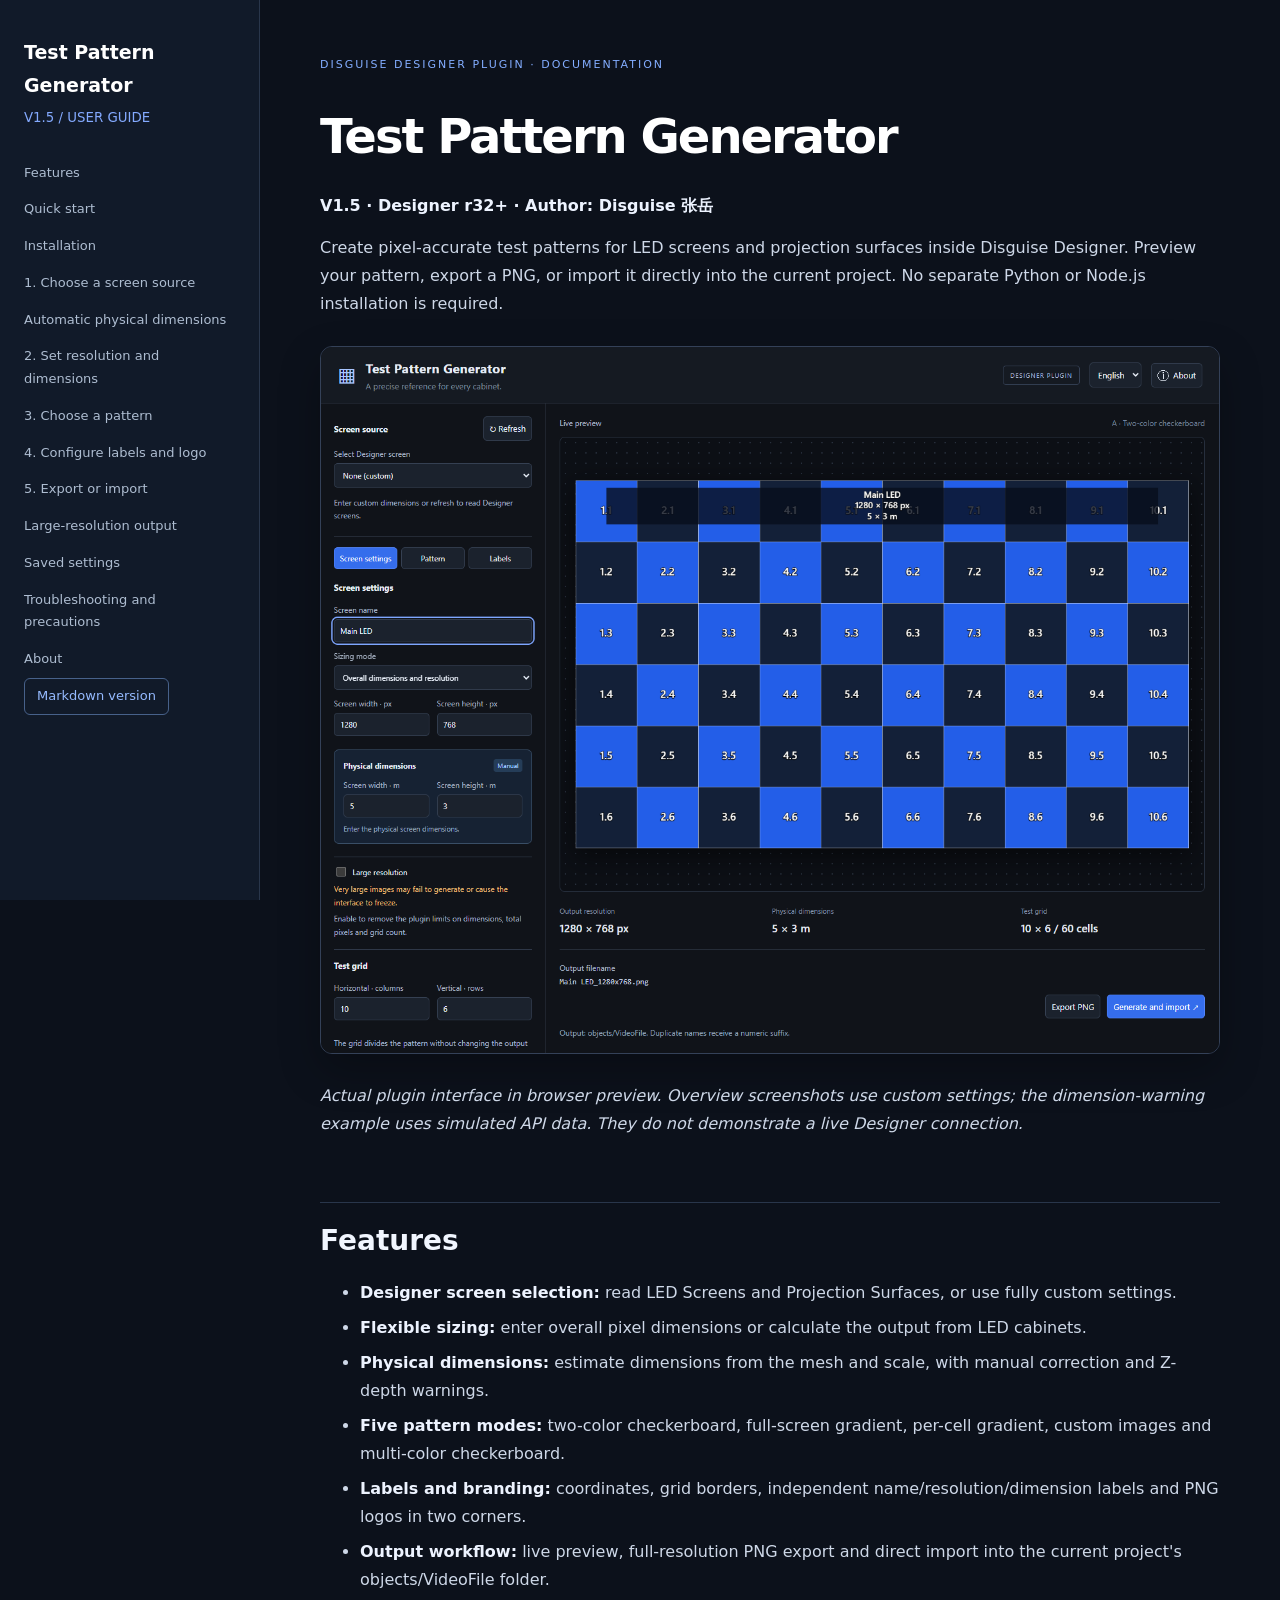
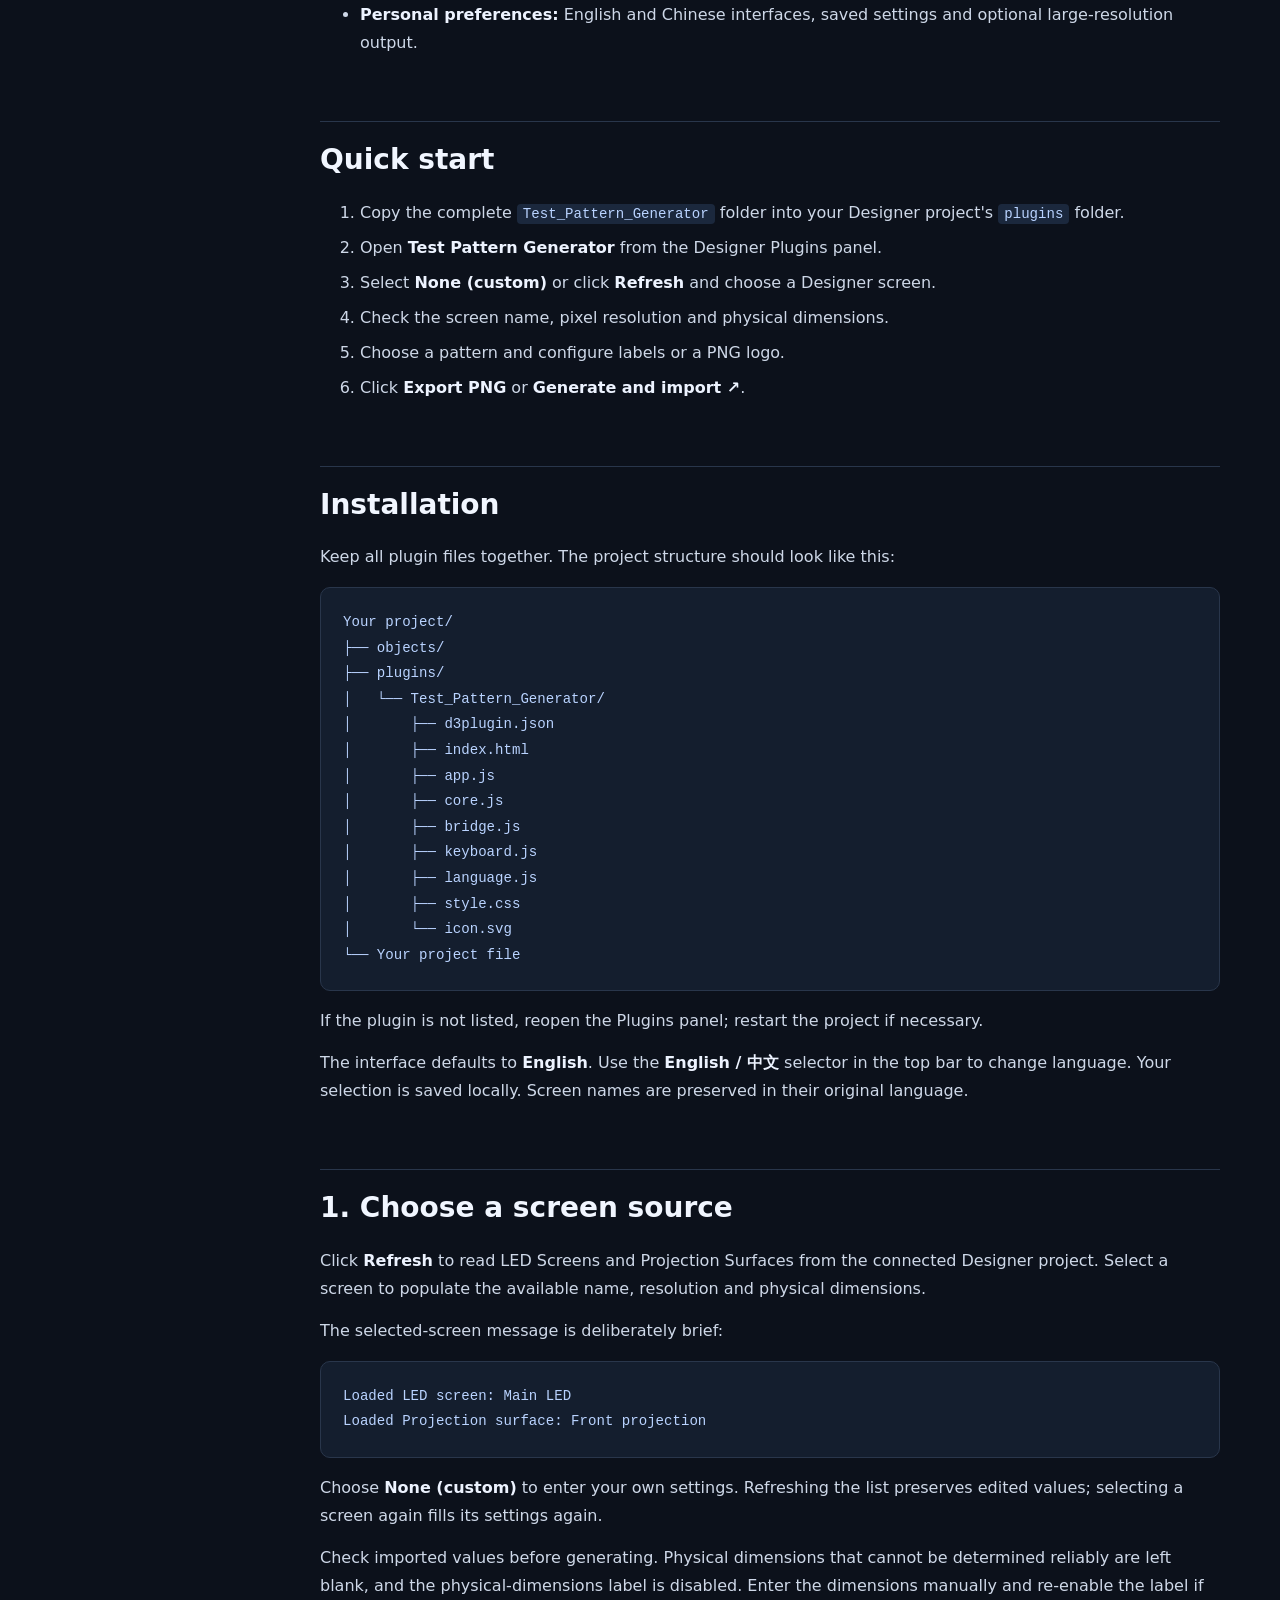
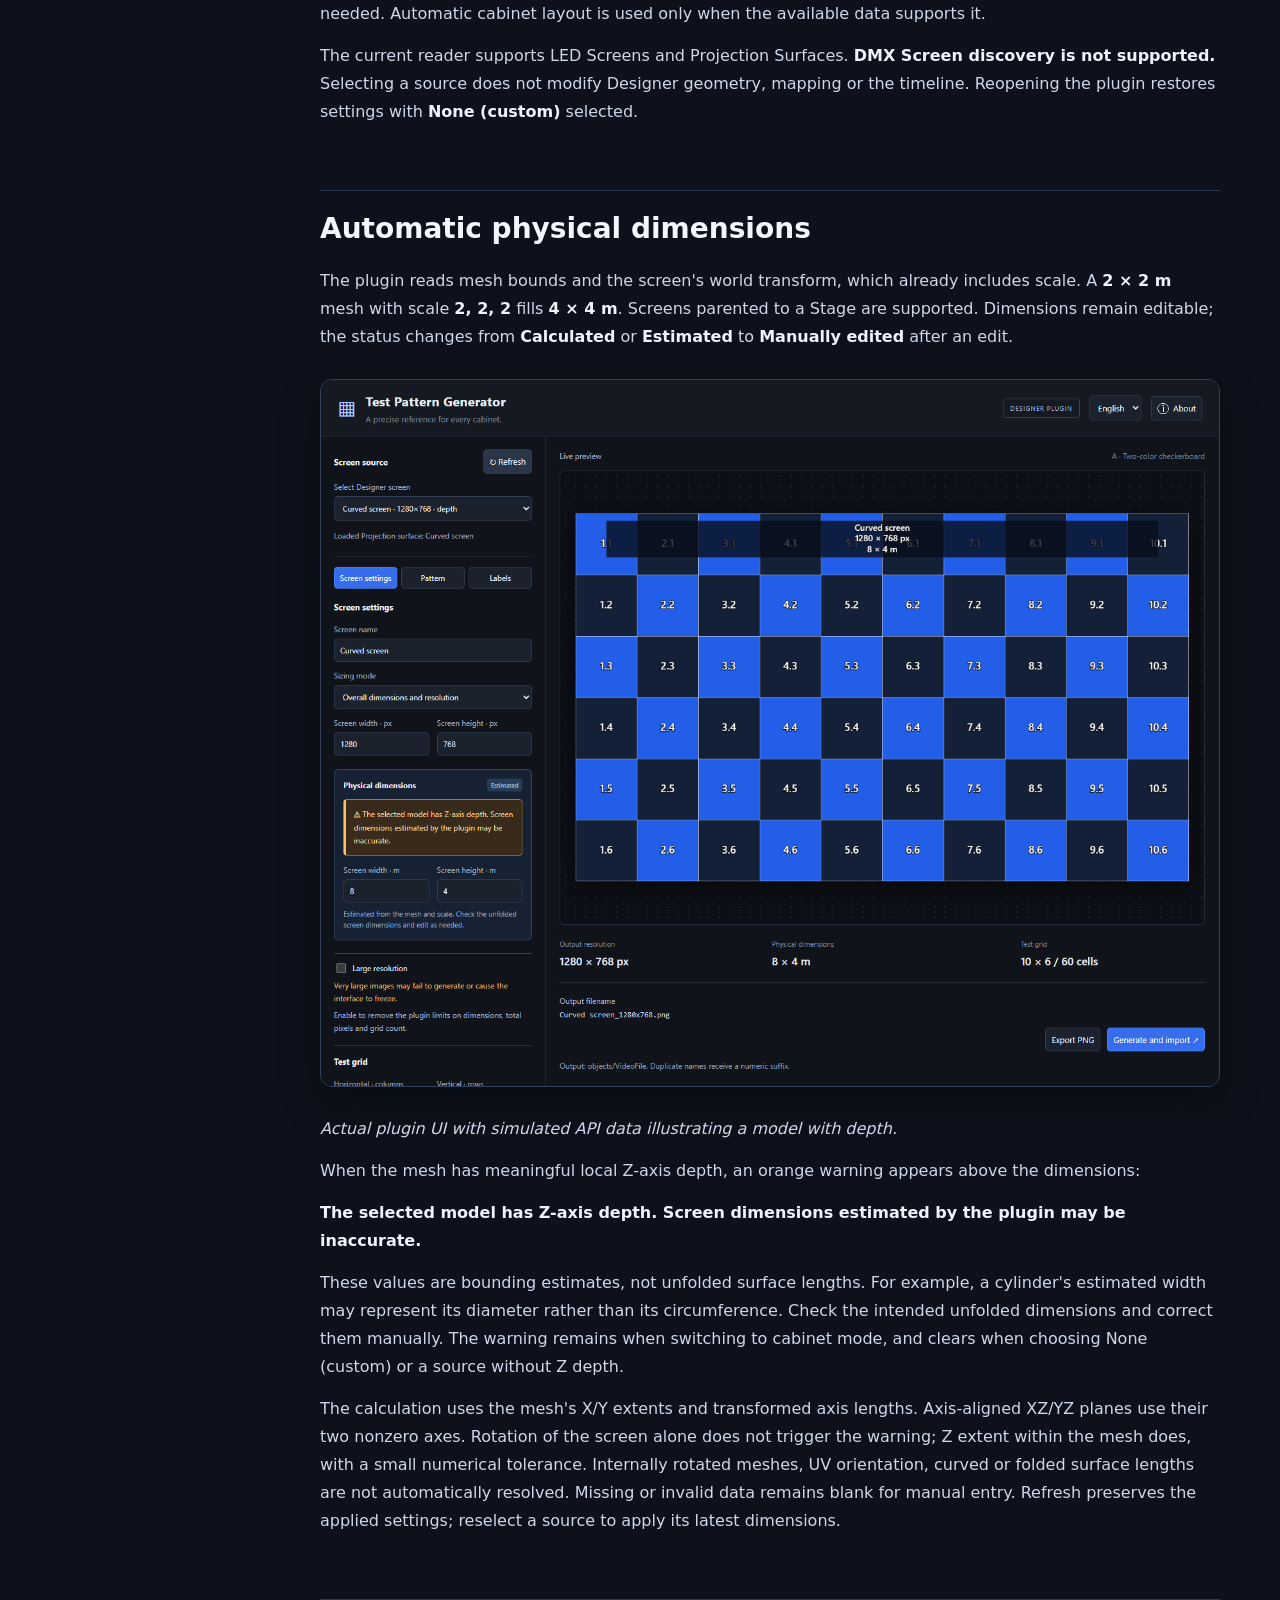
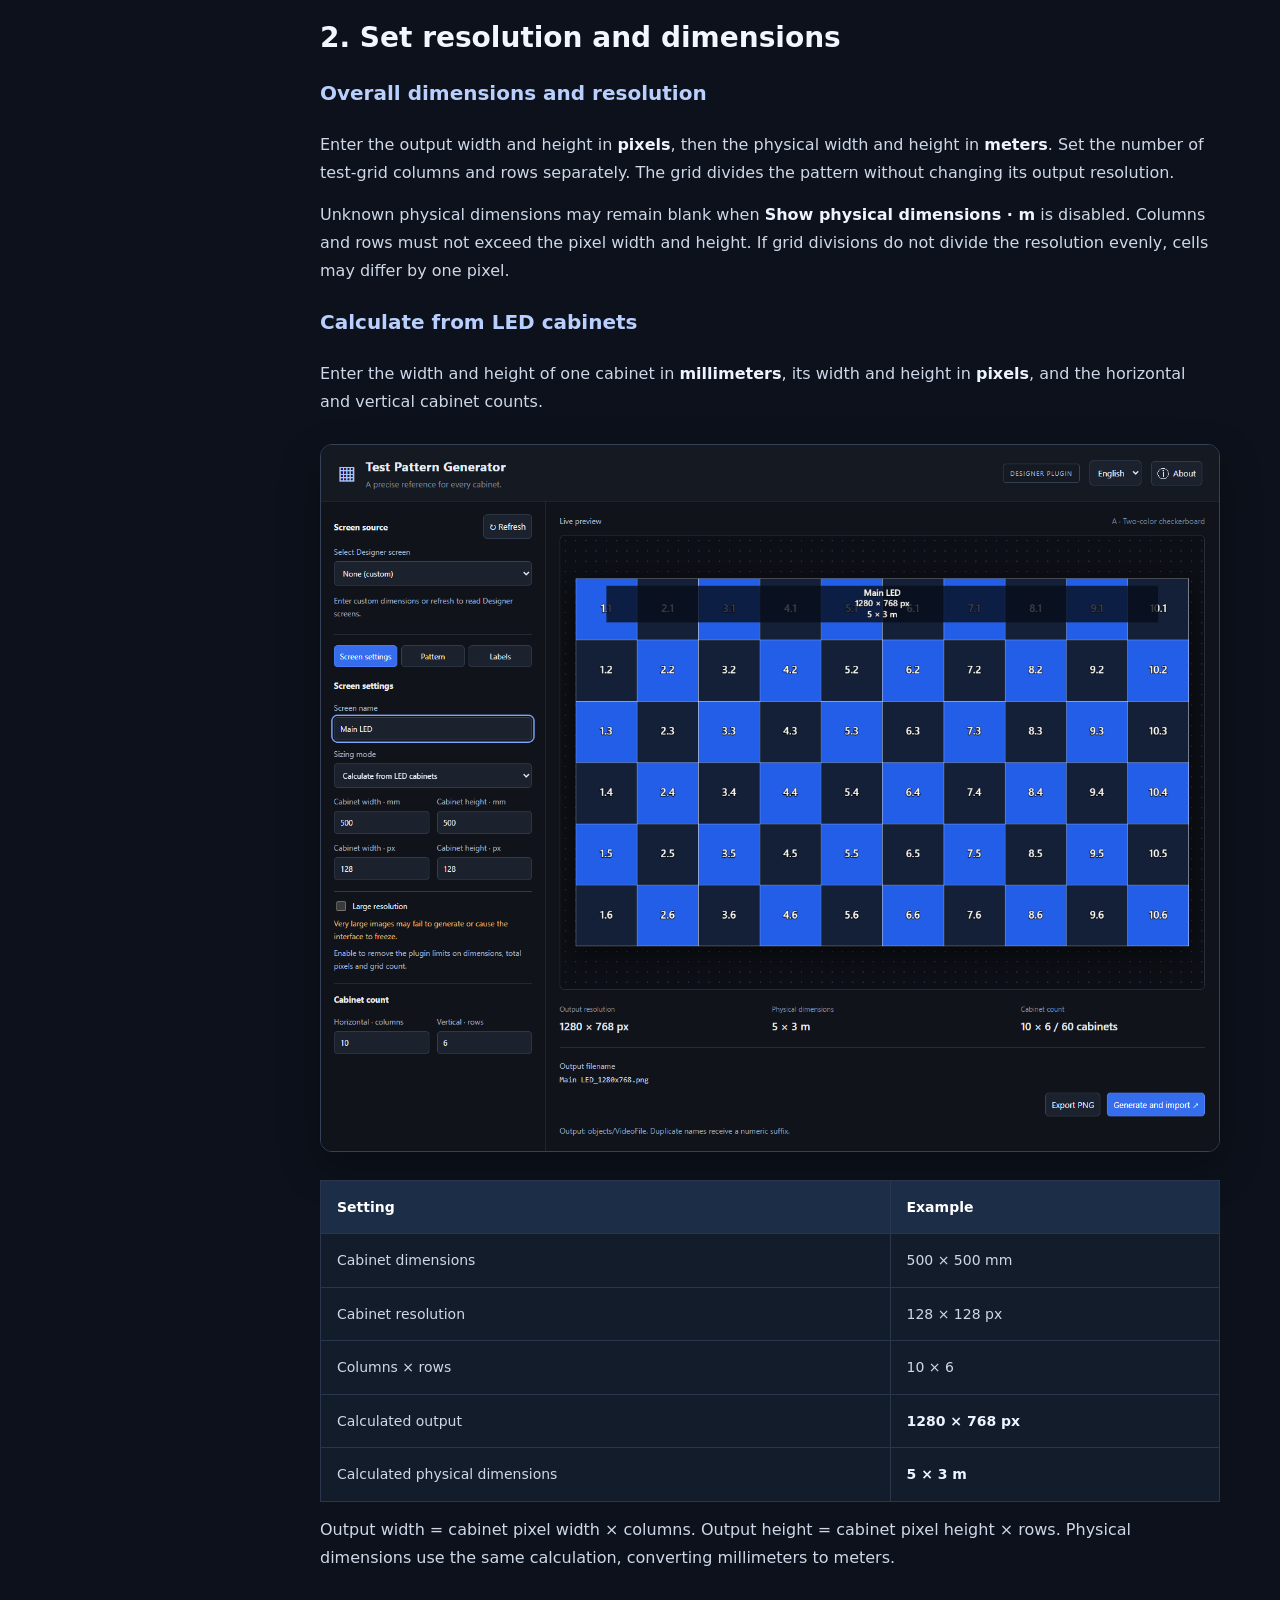
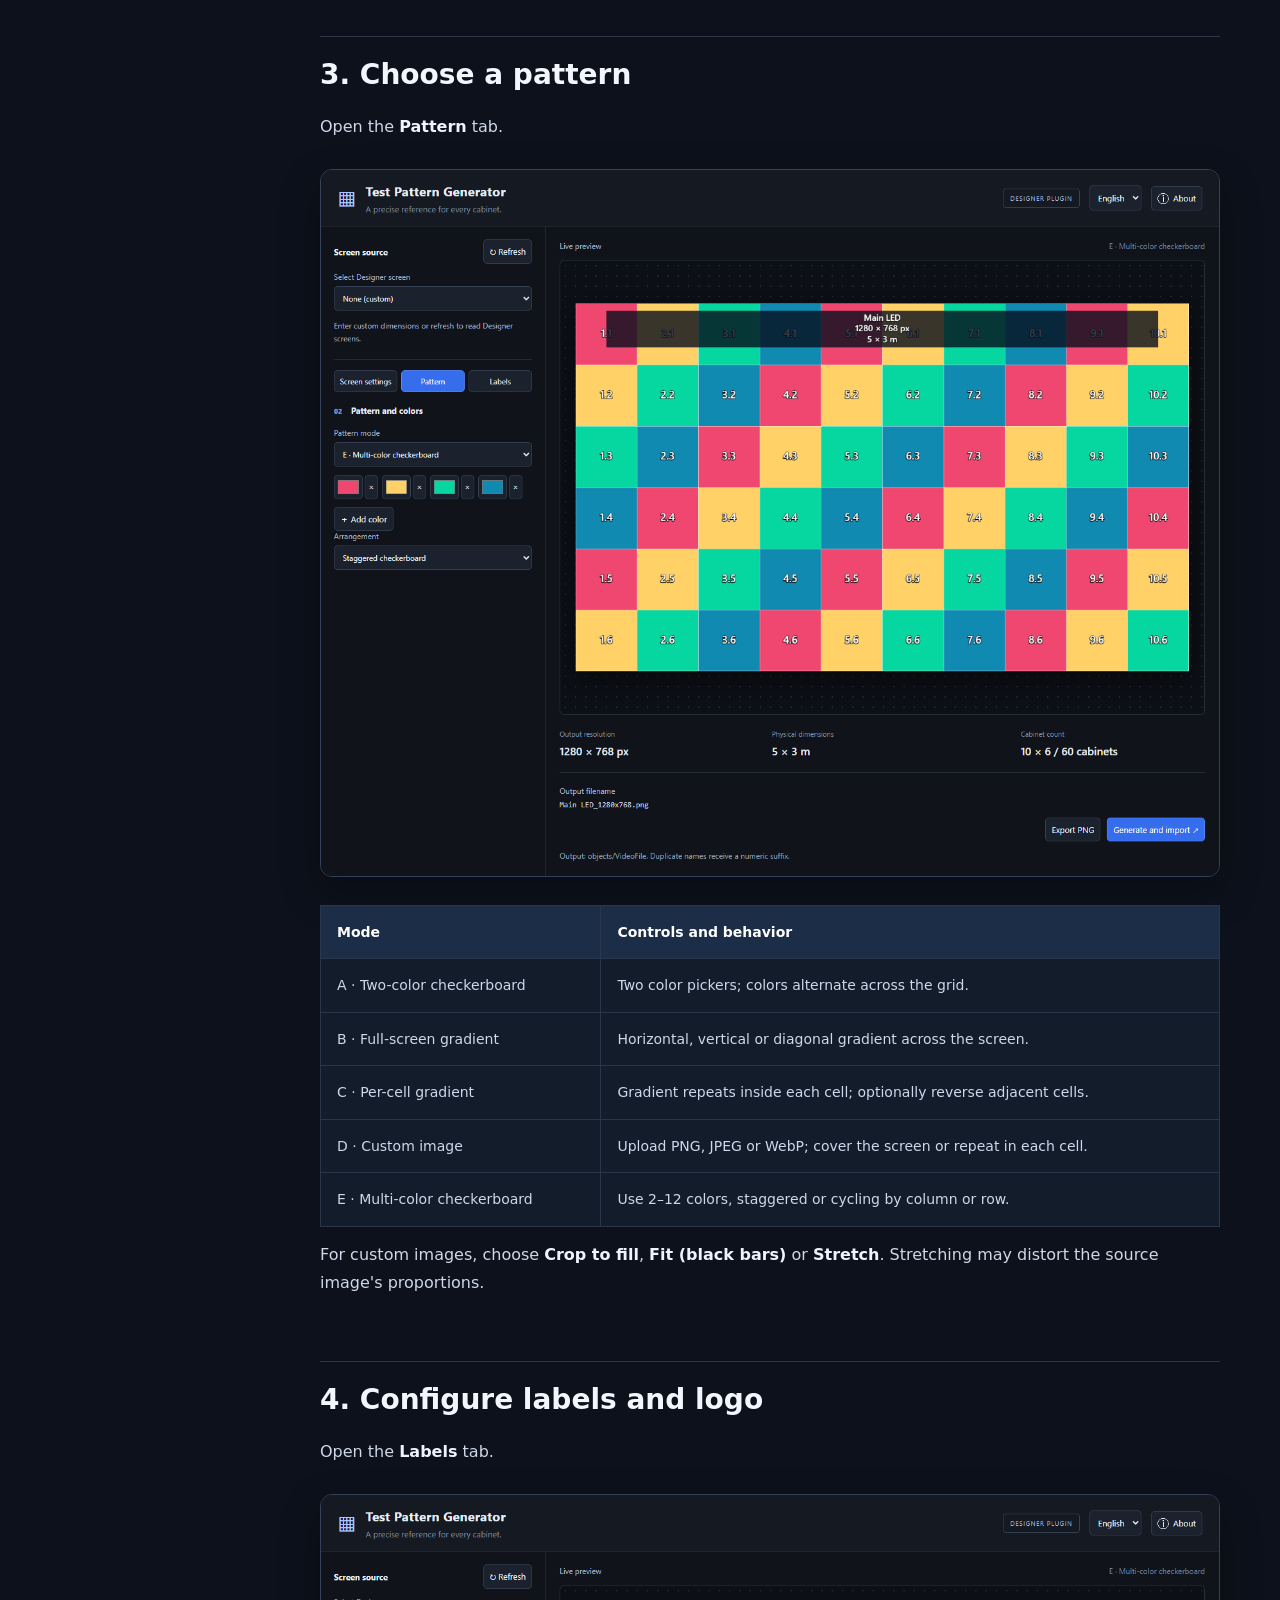
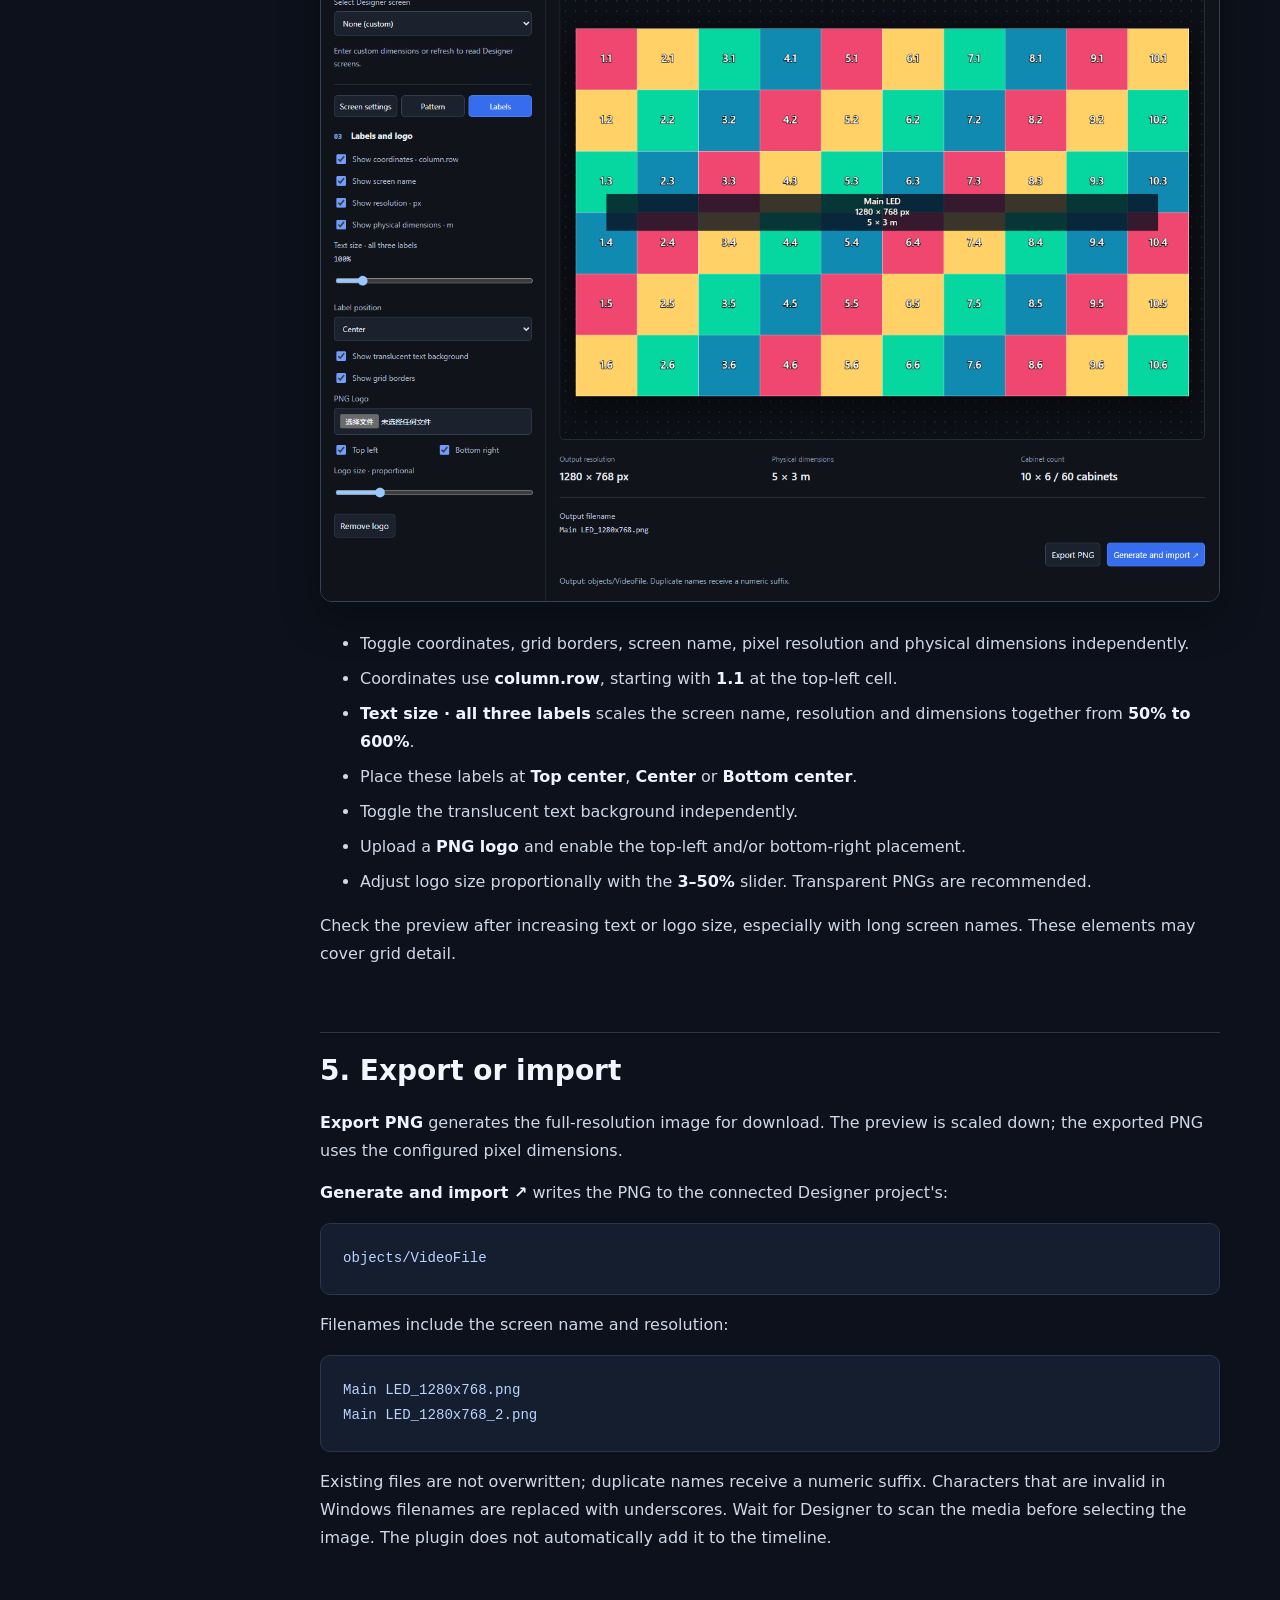
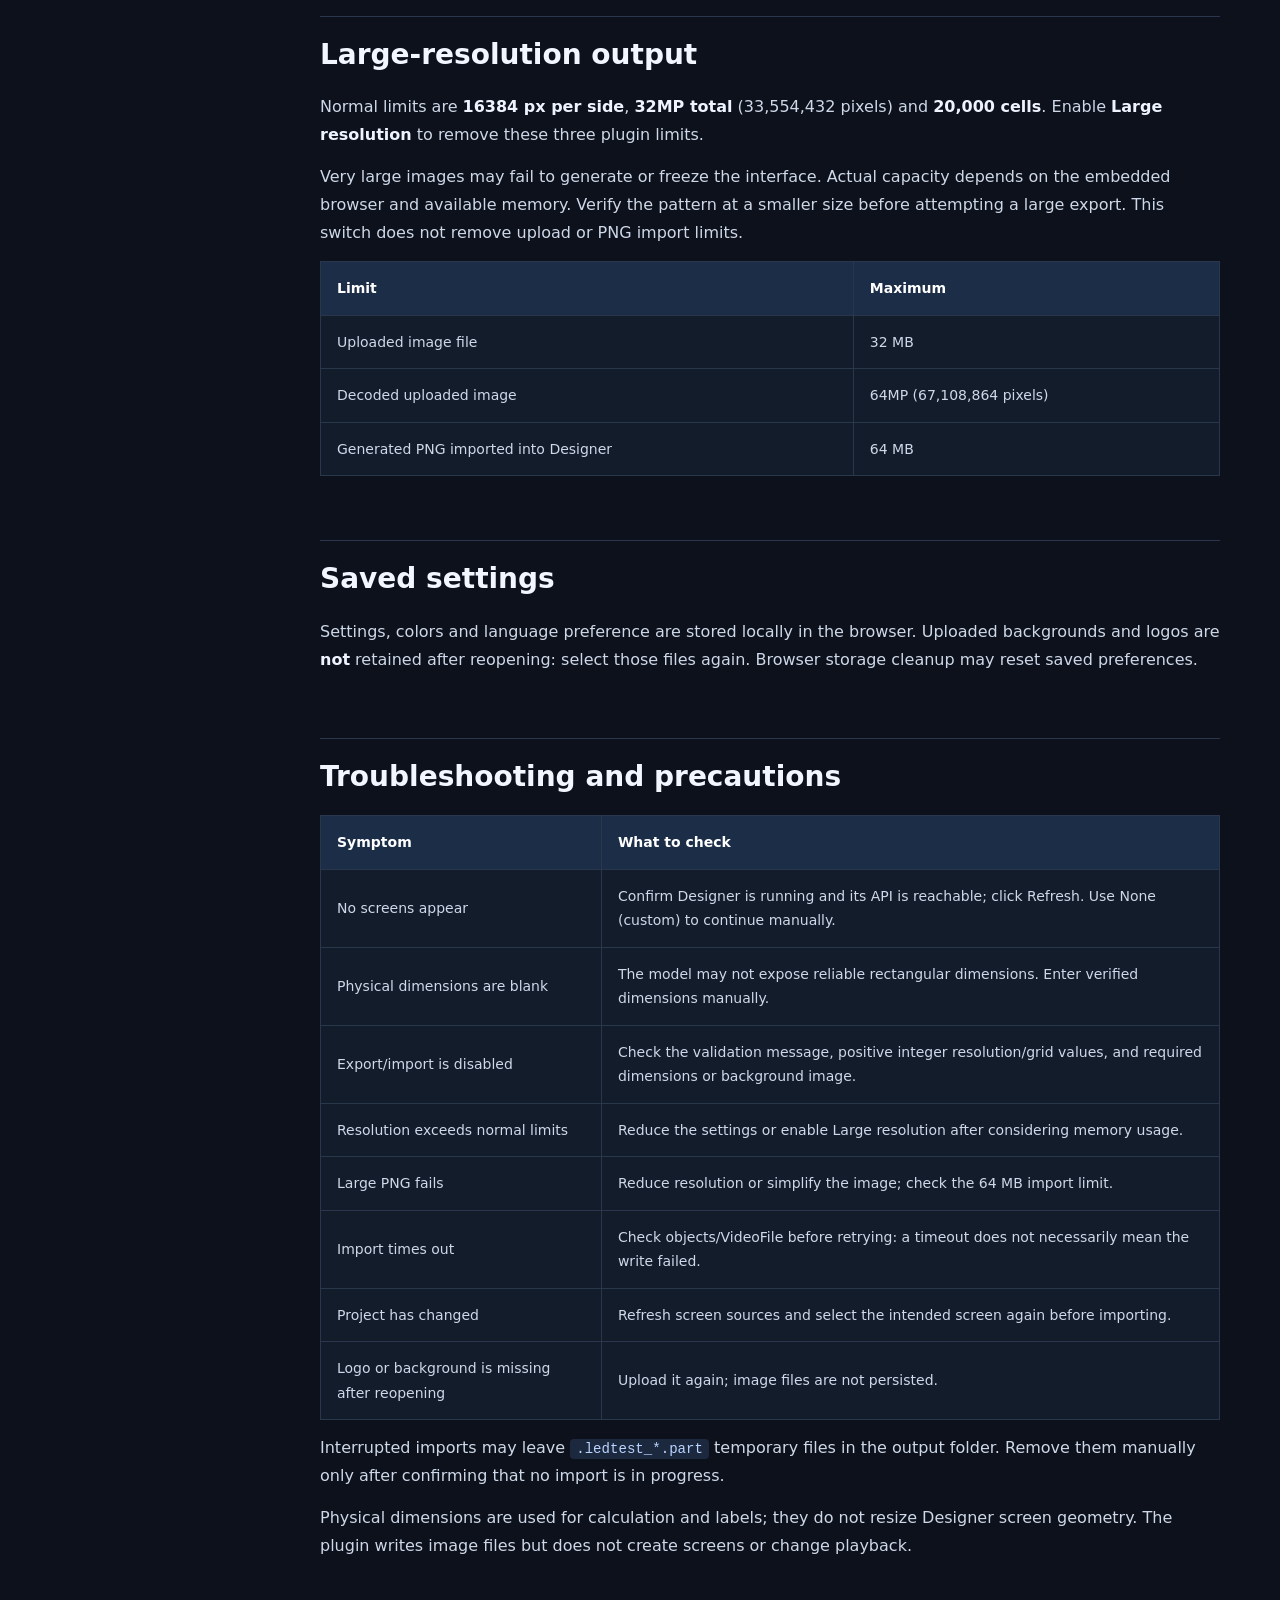
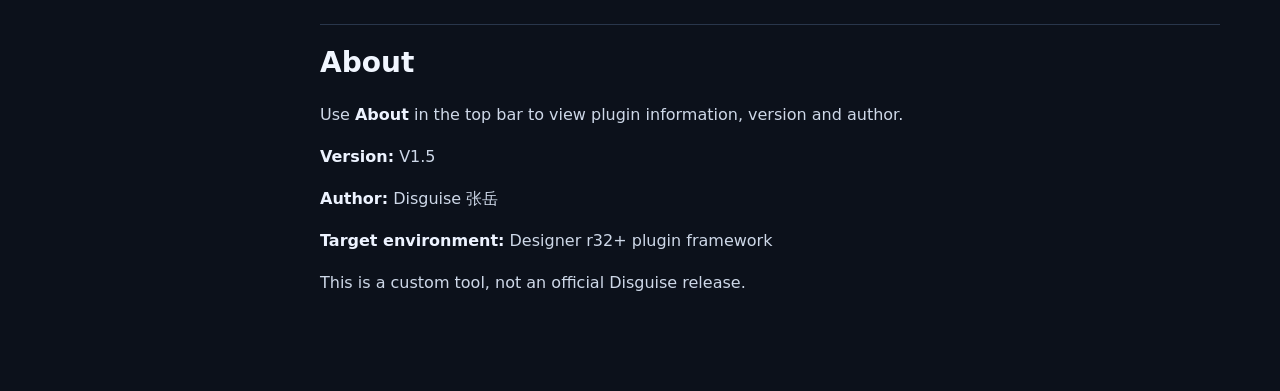
==== commit 0bd7f76e: "Add files via upload" ====
--- a/docs/index.html
+++ b/docs/index.html
@@ -1,7 +1,8 @@
-<!doctype html><html lang="en"><meta charset="utf-8"><meta name="viewport" content="width=device-width,initial-scale=1"><title>LED Test Pattern — User Guide</title><style>*{box-sizing:border-box}html{scroll-behavior:smooth;scroll-padding-top:30px}body{margin:0;background:#0c111b;color:#ced8e8;font:16px/1.75 system-ui,Segoe UI,sans-serif}aside{position:fixed;inset:0 auto 0 0;width:260px;padding:36px 24px;background:#111a29;border-right:1px solid #29364b;overflow:auto}aside strong{display:block;color:#fff;font-size:19px}aside small{color:#84aaff}nav{margin-top:24px}nav a{display:block;color:#aebdd1;font-size:13px;text-decoration:none;padding:7px 0}nav a:hover{color:#fff}main{max-width:1240px;margin-left:260px;padding:55px 60px 80px}h1{font-size:48px;letter-spacing:-2px;margin:0;color:white}h2{font-size:28px;color:#f1f6ff;margin:64px 0 20px;padding-top:20px;border-top:1px solid #29364b;line-height:1.3}h3{color:#b9d0ff;font-size:20px}p{margin:14px 0}strong{color:#edf3ff}img{display:block;width:100%;height:auto;border:1px solid #344158;border-radius:12px;margin:28px 0;box-shadow:0 16px 40px #0004}code{background:#1b283d;padding:2px 6px;border-radius:4px;font-size:.88em;color:#b9d3ff}pre{overflow:auto;background:#141e2e;padding:22px;border:1px solid #29364b;border-radius:10px;line-height:1.6}pre code{padding:0;background:none}.table{overflow:auto}table{width:100%;border-collapse:collapse;font-size:14px}td,th{text-align:left;padding:14px 16px;border:1px solid #29364b}th{background:#1c2d47;color:#fff}td{background:#121c2b}li{margin:7px 0}a{color:#95baff}.top{font-size:11px;letter-spacing:2px;color:#83adff;margin-bottom:20px}.download{display:inline-block;border:1px solid #47618a;border-radius:6px;padding:6px 12px;text-decoration:none;font-size:13px}@media(max-width:900px){aside{position:relative;width:auto;padding:24px}nav{display:flex;flex-wrap:wrap;gap:5px 20px}main{margin:0;padding:32px 22px}h1{font-size:36px}}@media print{aside,.download{display:none}main{margin:0;max-width:none;padding:0}body{background:white;color:#222}h1,h2,h3,strong{color:#111}img{box-shadow:none}td,th,pre{background:#f5f5f5;color:#222}h2{break-after:avoid}}</style><aside><strong>LED Test Pattern</strong><small>V1.5 / USER GUIDE</small><nav><a href="#features">Features</a><a href="#quick-start">Quick start</a><a href="#installation">Installation</a><a href="#1-choose-a-screen-source">1. Choose a screen source</a><a href="#automatic-physical-dimensions">Automatic physical dimensions</a><a href="#2-set-resolution-and-dimensions">2. Set resolution and dimensions</a><a href="#3-choose-a-pattern">3. Choose a pattern</a><a href="#4-configure-labels-and-logo">4. Configure labels and logo</a><a href="#5-export-or-import">5. Export or import</a><a href="#large-resolution-output">Large-resolution output</a><a href="#saved-settings">Saved settings</a><a href="#troubleshooting-and-precautions">Troubleshooting and precautions</a><a href="#about">About</a></nav><a class="download" href="README.md">Markdown version</a></aside><main><div class="top">DISGUISE DESIGNER PLUGIN · DOCUMENTATION</div><h1 id="led-test-pattern">LED Test Pattern</h1><p><strong>V1.5 · Designer r32+ · Author: Disguise 张岳</strong></p><p>Create pixel-accurate test patterns for LED screens and projection surfaces inside Disguise Designer. Preview your pattern, export a PNG, or import it directly into the current project. No separate Python or Node.js installation is required.</p><p><img loading="lazy" alt="English plugin interface with screen settings and live preview" src="images/01-overview.png"></p><p><em>Actual plugin interface in browser preview. Overview screenshots use custom settings; the dimension-warning example uses simulated API data. They do not demonstrate a live Designer connection.</em></p><h2 id="features">Features</h2><ul><li><strong>Designer screen selection:</strong> read LED Screens and Projection Surfaces, or use fully custom settings.</li><li><strong>Flexible sizing:</strong> enter overall pixel dimensions or calculate the output from LED cabinets.</li><li><strong>Physical dimensions:</strong> estimate dimensions from the mesh and scale, with manual correction and Z-depth warnings.</li><li><strong>Five pattern modes:</strong> two-color checkerboard, full-screen gradient, per-cell gradient, custom images and multi-color checkerboard.</li><li><strong>Labels and branding:</strong> coordinates, grid borders, independent name/resolution/dimension labels and PNG logos in two corners.</li><li><strong>Output workflow:</strong> live preview, full-resolution PNG export and direct import into the current project&#x27;s objects/VideoFile folder.</li><li><strong>Personal preferences:</strong> English and Chinese interfaces, saved settings and optional large-resolution output.</li></ul><h2 id="quick-start">Quick start</h2><ol><li>Copy the complete <code>LED_Test_Pattern</code> folder into your Designer project&#x27;s <code>plugins</code> folder.</li><li>Open <strong>LED Test Pattern</strong> from the Designer Plugins panel.</li><li>Select <strong>None (custom)</strong> or click <strong>Refresh</strong> and choose a Designer screen.</li><li>Check the screen name, pixel resolution and physical dimensions.</li><li>Choose a pattern and configure labels or a PNG logo.</li><li>Click <strong>Export PNG</strong> or <strong>Generate and import ↗</strong>.</li></ol><h2 id="installation">Installation</h2><p>Keep all plugin files together. The project structure should look like this:</p><pre><code>Your project/
+<!doctype html><html lang="en"><meta charset="utf-8"><meta name="viewport" content="width=device-width,initial-scale=1"><title>Test Pattern Generator — User Guide</title><style>*{box-sizing:border-box}html{scroll-behavior:smooth;scroll-padding-top:30px}body{margin:0;background:#0c111b;color:#ced8e8;font:16px/1.75 system-ui,Segoe UI,sans-serif}aside{position:fixed;inset:0 auto 0 0;width:260px;padding:36px 24px;background:#111a29;border-right:1px solid #29364b;overflow:auto}aside strong{display:block;color:#fff;font-size:19px}aside small{color:#84aaff}nav{margin-top:24px}nav a{display:block;color:#aebdd1;font-size:13px;text-decoration:none;padding:7px 0}nav a:hover{color:#fff}main{max-width:1240px;margin-left:260px;padding:55px 60px 80px}h1{font-size:48px;letter-spacing:-2px;margin:0;color:white}h2{font-size:28px;color:#f1f6ff;margin:64px 0 20px;padding-top:20px;border-top:1px solid #29364b;line-height:1.3}h3{color:#b9d0ff;font-size:20px}p{margin:14px 0}strong{color:#edf3ff}img{display:block;width:100%;height:auto;border:1px solid #344158;border-radius:12px;margin:28px 0;box-shadow:0 16px 40px #0004}code{background:#1b283d;padding:2px 6px;border-radius:4px;font-size:.88em;color:#b9d3ff}pre{overflow:auto;background:#141e2e;padding:22px;border:1px solid #29364b;border-radius:10px;line-height:1.6}pre code{padding:0;background:none}.table{overflow:auto}table{width:100%;border-collapse:collapse;font-size:14px}td,th{text-align:left;padding:14px 16px;border:1px solid #29364b}th{background:#1c2d47;color:#fff}td{background:#121c2b}li{margin:7px 0}a{color:#95baff}.top{font-size:11px;letter-spacing:2px;color:#83adff;margin-bottom:20px}.download{display:inline-block;border:1px solid #47618a;border-radius:6px;padding:6px 12px;text-decoration:none;font-size:13px}@media(max-width:900px){aside{position:relative;width:auto;padding:24px}nav{display:flex;flex-wrap:wrap;gap:5px 20px}main{margin:0;padding:32px 22px}h1{font-size:36px}}@media print{aside,.download{display:none}main{margin:0;max-width:none;padding:0}body{background:white;color:#222}h1,h2,h3,strong{color:#111}img{box-shadow:none}td,th,pre{background:#f5f5f5;color:#222}h2{break-after:avoid}}</style><aside><strong>Test Pattern Generator</strong><small>V1.5 / USER GUIDE</small><nav><a href="#features">Features</a><a href="#quick-start">Quick start</a><a href="#installation">Installation</a><a href="#1-choose-a-screen-source">1. Choose a screen source</a><a href="#automatic-physical-dimensions">Automatic physical dimensions</a><a href="#2-set-resolution-and-dimensions">2. Set resolution and dimensions</a><a href="#3-choose-a-pattern">3. Choose a pattern</a><a href="#4-configure-labels-and-logo">4. Configure labels and logo</a><a href="#5-export-or-import">5. Export or import</a><a href="#large-resolution-output">Large-resolution output</a><a href="#saved-settings">Saved settings</a><a href="#troubleshooting-and-precautions">Troubleshooting and precautions</a><a href="#about">About</a></nav><a class="download" href="README.md">Markdown version</a></aside><main><div class="top">DISGUISE DESIGNER PLUGIN · DOCUMENTATION</div><h1 id="test-pattern-generator">Test Pattern Generator</h1><p><strong>V1.5 · Designer r32+ · Author: Disguise 张岳</strong></p><p>Create pixel-accurate test patterns for LED screens and projection surfaces inside Disguise Designer. Preview your pattern, export a PNG, or import it directly into the current project. No separate Python or Node.js installation is required.</p><p><img loading="lazy" alt="English plugin interface with screen settings and live preview" src="images/01-overview.png"></p><p><em>Actual plugin interface in browser preview. Overview screenshots use custom settings; the dimension-warning example uses simulated API data. They do not demonstrate a live Designer connection.</em></p><h2 id="features">Features</h2><ul><li><strong>Designer screen selection:</strong> read LED Screens and Projection Surfaces, or use fully custom settings.</li><li><strong>Flexible sizing:</strong> enter overall pixel dimensions or calculate the output from LED cabinets.</li><li><strong>Physical dimensions:</strong> estimate dimensions from the mesh and scale, with manual correction and Z-depth warnings.</li><li><strong>Five pattern modes:</strong> two-color checkerboard, full-screen gradient, per-cell gradient, custom images and multi-color checkerboard.</li><li><strong>Labels and branding:</strong> coordinates, grid borders, independent name/resolution/dimension labels and PNG logos in two corners.</li><li><strong>Output workflow:</strong> live preview, full-resolution PNG export and direct import into the current project&#x27;s objects/VideoFile folder.</li><li><strong>Personal preferences:</strong> English and Chinese interfaces, saved settings and optional large-resolution output.</li></ul><h2 id="quick-start">Quick start</h2><ol><li>Copy the complete <code>Test_Pattern_Generator</code> folder into your Designer project&#x27;s <code>plugins</code> folder.</li><li>Open <strong>Test Pattern Generator</strong> from the Designer Plugins panel.</li><li>Select <strong>None (custom)</strong> or click <strong>Refresh</strong> and choose a Designer screen.</li><li>Check the screen name, pixel resolution and physical dimensions.</li><li>Choose a pattern and configure labels or a PNG logo.</li><li>Click <strong>Export PNG</strong> or <strong>Generate and import ↗</strong>.</li></ol><h2 id="installation">Installation</h2><p>Keep all plugin files together. The project structure should look like this:</p><pre><code>Your project/
 ├── objects/
 ├── plugins/
-│   └── LED_Test_Pattern/
+│   └── Test_Pattern_Generator/
+│       ├── d3plugin.json
 │       ├── index.html
 │       ├── app.js
 │       ├── core.js
